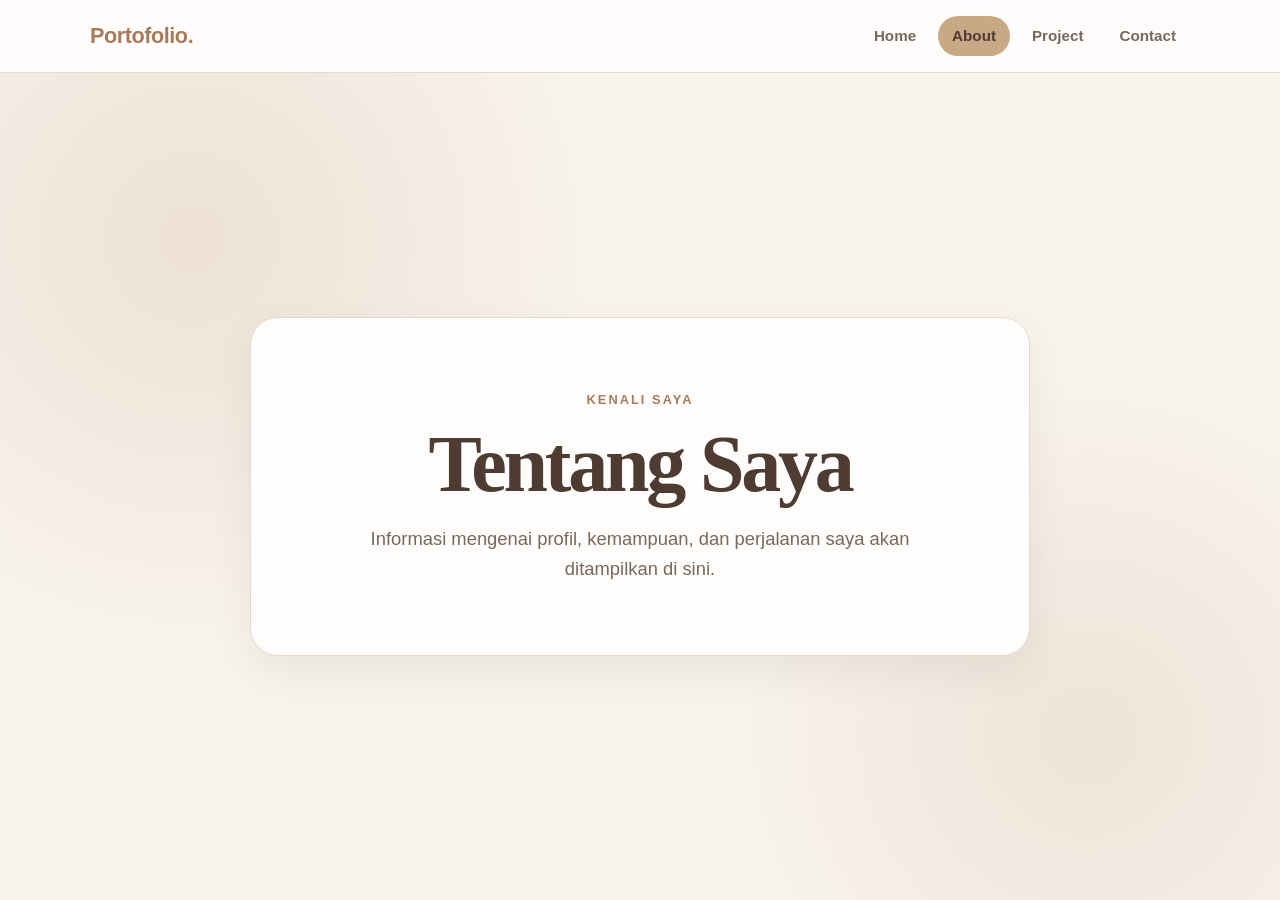
==== about.html @ 6a03597d "desain awal" ====
<!DOCTYPE html>
<html lang="id">
<head>
    <meta charset="UTF-8">
    <meta name="viewport" content="width=device-width, initial-scale=1.0">
    <title>About | Portofolio Saya</title>
    <link rel="stylesheet" href="css/style.css">
</head>
<body>
    <header class="site-header">
        <nav class="navbar container" aria-label="Navigasi utama">
            <a class="brand" href="index.html">Portofolio.</a>
            <ul class="nav-links">
                <li><a href="index.html">Home</a></li>
                <li><a class="active" href="about.html" aria-current="page">About</a></li>
                <li><a href="project.html">Project</a></li>
                <li><a href="contact.html">Contact</a></li>
            </ul>
        </nav>
    </header>

    <main>
        <section class="page-intro">
            <div class="intro-content container">
                <p class="eyebrow">Kenali saya</p>
                <h1>Tentang Saya</h1>
                <p class="lead">Informasi mengenai profil, kemampuan, dan perjalanan saya akan ditampilkan di sini.</p>
            </div>
        </section>
    </main>
</body>
</html>
---- css/style.css ----
:root {
    --background: #f8f3ed;
    --surface: #fffdfc;
    --latte: #c9a985;
    --latte-dark: #a67c5b;
    --espresso: #4e3b31;
    --text-muted: #79675c;
    --border: #e7d8c9;
    --shadow: 0 16px 40px rgba(78, 59, 49, 0.08);
}

* {
    box-sizing: border-box;
    margin: 0;
    padding: 0;
}

html {
    scroll-behavior: smooth;
}

body {
    min-height: 100vh;
    background: var(--background);
    color: var(--espresso);
    font-family: "Segoe UI", Arial, sans-serif;
    line-height: 1.6;
}

a {
    color: inherit;
    text-decoration: none;
}

.container {
    width: min(1100px, calc(100% - 40px));
    margin-inline: auto;
}

.site-header {
    position: sticky;
    top: 0;
    z-index: 10;
    background: rgba(255, 253, 252, 0.92);
    border-bottom: 1px solid var(--border);
    backdrop-filter: blur(12px);
}

.navbar {
    min-height: 72px;
    display: flex;
    align-items: center;
    justify-content: space-between;
    gap: 24px;
}

.brand {
    color: var(--latte-dark);
    font-size: 1.35rem;
    font-weight: 700;
    letter-spacing: -0.02em;
}

.nav-links {
    display: flex;
    align-items: center;
    gap: 8px;
    list-style: none;
}

.nav-links a {
    display: block;
    padding: 8px 14px;
    border-radius: 999px;
    color: var(--text-muted);
    font-size: 0.95rem;
    font-weight: 600;
    transition: background-color 0.2s ease, color 0.2s ease;
}

.nav-links a:hover,
.nav-links a:focus-visible {
    background: var(--border);
    color: var(--espresso);
    outline: none;
}

.nav-links a.active {
    background: var(--latte);
    color: var(--espresso);
}

.page-intro {
    min-height: calc(100vh - 73px);
    display: grid;
    place-items: center;
    padding-block: 80px;
    background:
        radial-gradient(circle at 15% 20%, rgba(201, 169, 133, 0.24), transparent 32%),
        radial-gradient(circle at 85% 80%, rgba(231, 216, 201, 0.6), transparent 28%);
}

.intro-content {
    max-width: 780px;
    padding: clamp(40px, 7vw, 72px);
    text-align: center;
    background: var(--surface);
    border: 1px solid var(--border);
    border-radius: 28px;
    box-shadow: var(--shadow);
}

.eyebrow {
    margin-bottom: 12px;
    color: var(--latte-dark);
    font-size: 0.8rem;
    font-weight: 700;
    letter-spacing: 0.16em;
    text-transform: uppercase;
}

h1 {
    margin-bottom: 18px;
    font-family: Georgia, "Times New Roman", serif;
    font-size: clamp(2.5rem, 7vw, 5rem);
    line-height: 1.05;
    letter-spacing: -0.04em;
}

.lead {
    max-width: 580px;
    margin-inline: auto;
    color: var(--text-muted);
    font-size: clamp(1rem, 2vw, 1.15rem);
}

.button {
    display: inline-block;
    padding: 11px 20px;
    background: var(--latte);
    color: var(--espresso);
    border: 1px solid var(--latte);
    border-radius: 999px;
    font-weight: 700;
    transition: background-color 0.2s ease, border-color 0.2s ease;
}

.button:hover,
.button:focus-visible {
    background: var(--latte-dark);
    border-color: var(--latte-dark);
    color: var(--surface);
    outline: none;
}

.card {
    background: var(--surface);
    border: 1px solid var(--border);
    border-radius: 20px;
    box-shadow: var(--shadow);
}

@media (max-width: 640px) {
    .navbar {
        padding-block: 14px;
        flex-direction: column;
        gap: 10px;
    }

    .nav-links {
        width: 100%;
        justify-content: center;
        flex-wrap: wrap;
        gap: 4px;
    }

    .nav-links a {
        padding: 6px 10px;
        font-size: 0.85rem;
    }

    .page-intro {
        min-height: calc(100vh - 123px);
        padding-block: 48px;
    }

    .intro-content {
        border-radius: 22px;
    }
}
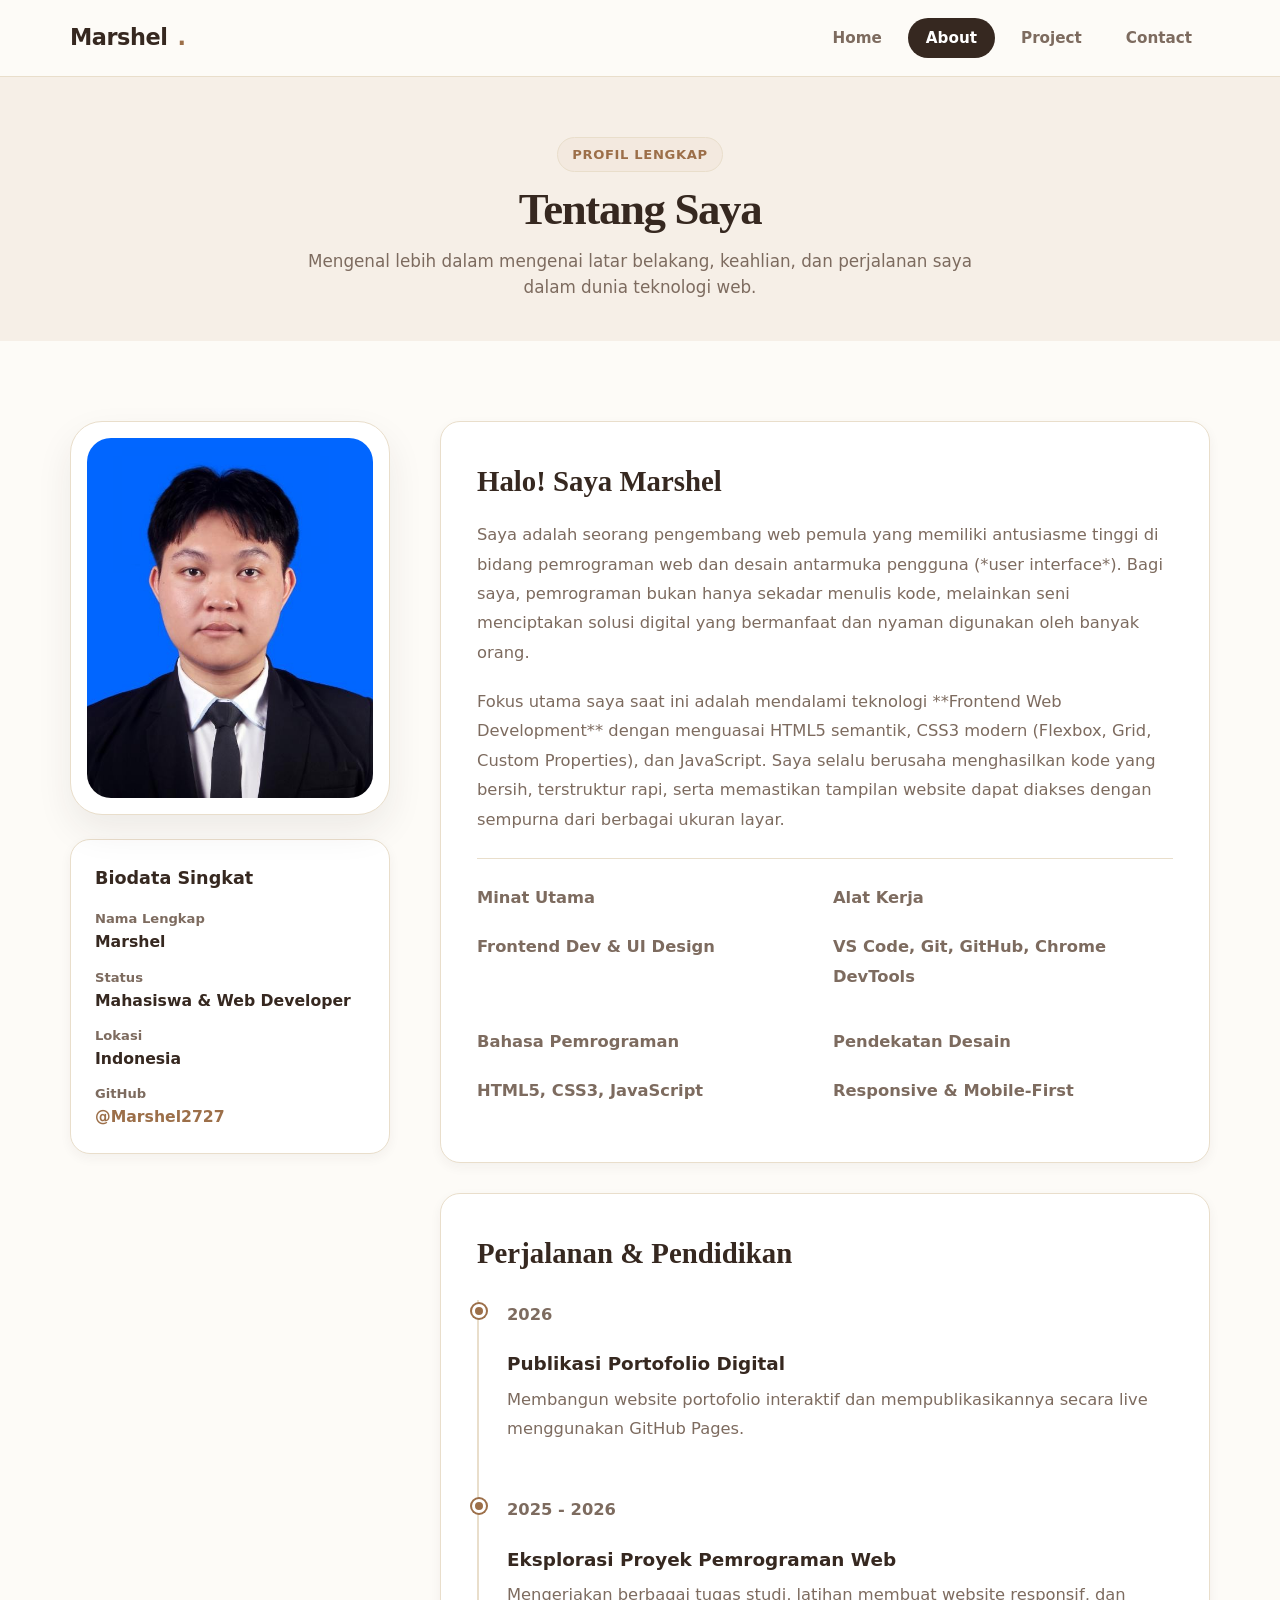
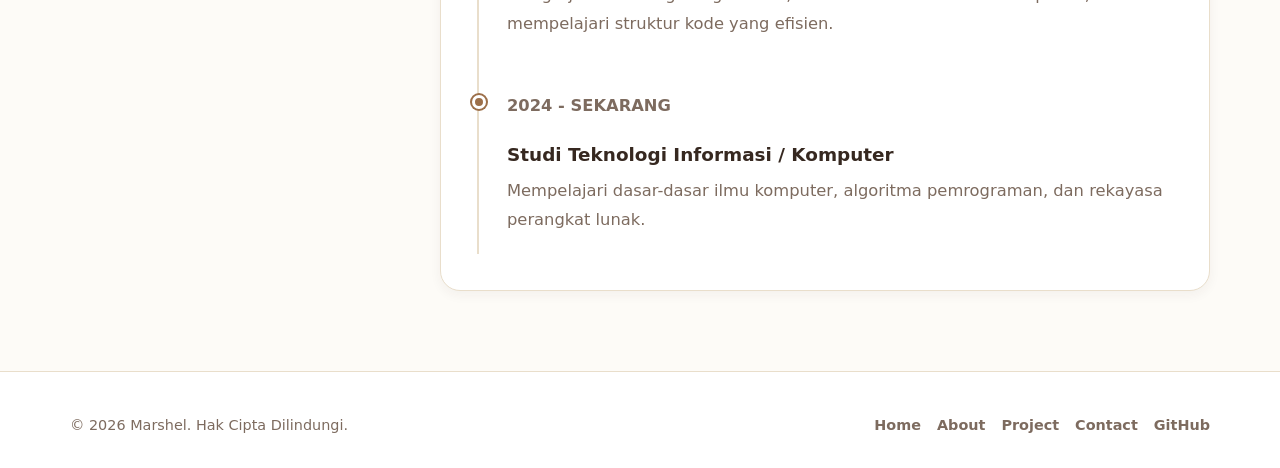
==== commit b48e2f86: "Update konten lengkap portofolio Marshel dengan foto profil dan desain responsif" ====
--- a/about.html
+++ b/about.html
@@ -1,15 +1,18 @@
-<!DOCTYPE html>
+﻿<!DOCTYPE html>
 <html lang="id">
 <head>
     <meta charset="UTF-8">
     <meta name="viewport" content="width=device-width, initial-scale=1.0">
-    <title>About | Portofolio Saya</title>
+    <title>About | Marshel Web Developer</title>
     <link rel="stylesheet" href="css/style.css">
 </head>
 <body>
+    <!-- Header & Navigasi -->
     <header class="site-header">
         <nav class="navbar container" aria-label="Navigasi utama">
-            <a class="brand" href="index.html">Portofolio.</a>
+            <a class="brand" href="index.html">
+                Marshel<span class="brand-dot">.</span>
+            </a>
             <ul class="nav-links">
                 <li><a href="index.html">Home</a></li>
                 <li><a class="active" href="about.html" aria-current="page">About</a></li>
@@ -20,13 +23,119 @@
     </header>
 
     <main>
-        <section class="page-intro">
-            <div class="intro-content container">
-                <p class="eyebrow">Kenali saya</p>
-                <h1>Tentang Saya</h1>
-                <p class="lead">Informasi mengenai profil, kemampuan, dan perjalanan saya akan ditampilkan di sini.</p>
+        <!-- Page Header -->
+        <section class="section section-alt" style="padding-block: 60px 40px;">
+            <div class="container section-header" style="margin-bottom: 0;">
+                <div class="badge" style="margin-bottom: 12px;">Profil Lengkap</div>
+                <h1 class="section-title">Tentang Saya</h1>
+                <p class="section-desc">Mengenal lebih dalam mengenai latar belakang, keahlian, dan perjalanan saya dalam dunia teknologi web.</p>
+            </div>
+        </section>
+
+        <!-- About Content Section -->
+        <section class="section">
+            <div class="container about-hero">
+                <!-- Sisi Kiri: Foto Profil & Info Cepat -->
+                <div>
+                    <div class="profile-card" style="margin-bottom: 24px;">
+                        <img src="assets/images/profile.png" alt="Foto Marshel" class="profile-img" style="width: 100%; height: 360px;">
+                    </div>
+
+                    <div class="stat-card" style="text-align: left; padding: 24px;">
+                        <h4 style="font-size: 1.1rem; margin-bottom: 16px; color: var(--espresso);">Biodata Singkat</h4>
+                        <div style="display: flex; flex-direction: column; gap: 12px;">
+                            <div>
+                                <p class="info-item-label">Nama Lengkap</p>
+                                <p class="info-item-value">Marshel</p>
+                            </div>
+                            <div>
+                                <p class="info-item-label">Status</p>
+                                <p class="info-item-value">Mahasiswa & Web Developer</p>
+                            </div>
+                            <div>
+                                <p class="info-item-label">Lokasi</p>
+                                <p class="info-item-value">Indonesia</p>
+                            </div>
+                            <div>
+                                <p class="info-item-label">GitHub</p>
+                                <p class="info-item-value"><a href="https://github.com/Marshel2727" target="_blank" style="color: var(--latte-dark);">@Marshel2727</a></p>
+                            </div>
+                        </div>
+                    </div>
+                </div>
+
+                <!-- Sisi Kanan: Bio & Perjalanan -->
+                <div style="display: flex; flex-direction: column; gap: 30px;">
+                    <div class="about-bio-card">
+                        <h2>Halo! Saya Marshel</h2>
+                        <p>
+                            Saya adalah seorang pengembang web pemula yang memiliki antusiasme tinggi di bidang pemrograman web dan desain antarmuka pengguna (*user interface*). Bagi saya, pemrograman bukan hanya sekadar menulis kode, melainkan seni menciptakan solusi digital yang bermanfaat dan nyaman digunakan oleh banyak orang.
+                        </p>
+                        <p>
+                            Fokus utama saya saat ini adalah mendalami teknologi **Frontend Web Development** dengan menguasai HTML5 semantik, CSS3 modern (Flexbox, Grid, Custom Properties), dan JavaScript. Saya selalu berusaha menghasilkan kode yang bersih, terstruktur rapi, serta memastikan tampilan website dapat diakses dengan sempurna dari berbagai ukuran layar.
+                        </p>
+
+                        <div class="info-list">
+                            <div>
+                                <p class="info-item-label">Minat Utama</p>
+                                <p class="info-item-value">Frontend Dev & UI Design</p>
+                            </div>
+                            <div>
+                                <p class="info-item-label">Alat Kerja</p>
+                                <p class="info-item-value">VS Code, Git, GitHub, Chrome DevTools</p>
+                            </div>
+                            <div>
+                                <p class="info-item-label">Bahasa Pemrograman</p>
+                                <p class="info-item-value">HTML5, CSS3, JavaScript</p>
+                            </div>
+                            <div>
+                                <p class="info-item-label">Pendekatan Desain</p>
+                                <p class="info-item-value">Responsive & Mobile-First</p>
+                            </div>
+                        </div>
+                    </div>
+
+                    <!-- Riwayat Pendidikan & Perjalanan -->
+                    <div class="about-bio-card">
+                        <h2>Perjalanan & Pendidikan</h2>
+                        <div class="timeline" style="margin-top: 24px;">
+                            <div class="timeline-item">
+                                <div class="timeline-dot"></div>
+                                <p class="timeline-date">2026</p>
+                                <h3 class="timeline-title">Publikasi Portofolio Digital</h3>
+                                <p class="timeline-desc">Membangun website portofolio interaktif dan mempublikasikannya secara live menggunakan GitHub Pages.</p>
+                            </div>
+                            <div class="timeline-item">
+                                <div class="timeline-dot"></div>
+                                <p class="timeline-date">2025 - 2026</p>
+                                <h3 class="timeline-title">Eksplorasi Proyek Pemrograman Web</h3>
+                                <p class="timeline-desc">Mengerjakan berbagai tugas studi, latihan membuat website responsif, dan mempelajari struktur kode yang efisien.</p>
+                            </div>
+                            <div class="timeline-item">
+                                <div class="timeline-dot"></div>
+                                <p class="timeline-date">2024 - Sekarang</p>
+                                <h3 class="timeline-title">Studi Teknologi Informasi / Komputer</h3>
+                                <p class="timeline-desc">Mempelajari dasar-dasar ilmu komputer, algoritma pemrograman, dan rekayasa perangkat lunak.</p>
+                            </div>
+                        </div>
+                    </div>
+                </div>
             </div>
         </section>
     </main>
+
+    <!-- Footer -->
+    <footer class="site-footer">
+        <div class="container footer-content">
+            <p class="footer-text">© 2026 Marshel. Hak Cipta Dilindungi.</p>
+            <ul class="footer-links">
+                <li><a href="index.html">Home</a></li>
+                <li><a href="about.html">About</a></li>
+                <li><a href="project.html">Project</a></li>
+                <li><a href="contact.html">Contact</a></li>
+                <li><a href="https://github.com/Marshel2727" target="_blank" rel="noopener noreferrer">GitHub</a></li>
+            </ul>
+        </div>
+    </footer>
 </body>
 </html>
--- a/css/style.css
+++ b/css/style.css
@@ -1,12 +1,21 @@
-:root {
-    --background: #f8f3ed;
-    --surface: #fffdfc;
-    --latte: #c9a985;
-    --latte-dark: #a67c5b;
-    --espresso: #4e3b31;
-    --text-muted: #79675c;
-    --border: #e7d8c9;
-    --shadow: 0 16px 40px rgba(78, 59, 49, 0.08);
+﻿:root {
+    --background: #fdfbf7;
+    --surface: #ffffff;
+    --surface-alt: #f6efe7;
+    --latte: #d4b595;
+    --latte-light: #f3e9df;
+    --latte-dark: #9c6f49;
+    --espresso: #362820;
+    --espresso-light: #564438;
+    --text-muted: #7d6b5f;
+    --border: #e9decb;
+    --accent: #2563eb;
+    --shadow-sm: 0 4px 12px rgba(54, 40, 32, 0.05);
+    --shadow: 0 16px 36px rgba(54, 40, 32, 0.08);
+    --shadow-hover: 0 20px 45px rgba(54, 40, 32, 0.14);
+    --radius-sm: 12px;
+    --radius: 20px;
+    --radius-lg: 32px;
 }
 
 * {
@@ -23,8 +32,10 @@
     min-height: 100vh;
     background: var(--background);
     color: var(--espresso);
-    font-family: "Segoe UI", Arial, sans-serif;
+    font-family: "Segoe UI", system-ui, -apple-system, BlinkMacSystemFont, Roboto, sans-serif;
     line-height: 1.6;
+    display: flex;
+    flex-direction: column;
 }
 
 a {
@@ -33,21 +44,25 @@
 }
 
 .container {
-    width: min(1100px, calc(100% - 40px));
+    width: min(1140px, calc(100% - 48px));
     margin-inline: auto;
 }
 
+/* ==========================================================================
+   Header & Navigation
+   ========================================================================== */
 .site-header {
     position: sticky;
     top: 0;
-    z-index: 10;
-    background: rgba(255, 253, 252, 0.92);
+    z-index: 100;
+    background: rgba(253, 251, 247, 0.92);
     border-bottom: 1px solid var(--border);
-    backdrop-filter: blur(12px);
+    backdrop-filter: blur(14px);
+    -webkit-backdrop-filter: blur(14px);
 }
 
 .navbar {
-    min-height: 72px;
+    min-height: 76px;
     display: flex;
     align-items: center;
     justify-content: space-between;
@@ -55,10 +70,17 @@
 }
 
 .brand {
-    color: var(--latte-dark);
-    font-size: 1.35rem;
-    font-weight: 700;
+    display: flex;
+    align-items: center;
+    gap: 10px;
+    color: var(--espresso);
+    font-size: 1.4rem;
+    font-weight: 800;
     letter-spacing: -0.02em;
+}
+
+.brand-dot {
+    color: var(--latte-dark);
 }
 
 .nav-links {
@@ -70,121 +92,708 @@
 
 .nav-links a {
     display: block;
-    padding: 8px 14px;
+    padding: 8px 18px;
     border-radius: 999px;
     color: var(--text-muted);
     font-size: 0.95rem;
     font-weight: 600;
-    transition: background-color 0.2s ease, color 0.2s ease;
+    transition: all 0.25s ease;
 }
 
 .nav-links a:hover,
 .nav-links a:focus-visible {
-    background: var(--border);
-    color: var(--espresso);
-    outline: none;
+    background: var(--latte-light);
+    color: var(--espresso);
 }
 
 .nav-links a.active {
-    background: var(--latte);
-    color: var(--espresso);
-}
-
-.page-intro {
-    min-height: calc(100vh - 73px);
+    background: var(--espresso);
+    color: #ffffff;
+}
+
+/* ==========================================================================
+   Buttons & Tags
+   ========================================================================== */
+.button {
+    display: inline-flex;
+    align-items: center;
+    justify-content: center;
+    gap: 8px;
+    padding: 12px 24px;
+    background: var(--espresso);
+    color: #ffffff;
+    border: 1px solid var(--espresso);
+    border-radius: 999px;
+    font-weight: 600;
+    font-size: 0.95rem;
+    cursor: pointer;
+    transition: all 0.25s ease;
+}
+
+.button:hover {
+    background: var(--latte-dark);
+    border-color: var(--latte-dark);
+    color: #ffffff;
+    transform: translateY(-2px);
+    box-shadow: 0 8px 20px rgba(156, 111, 73, 0.25);
+}
+
+.button-outline {
+    background: transparent;
+    color: var(--espresso);
+    border: 1.5px solid var(--border);
+}
+
+.button-outline:hover {
+    background: var(--surface-alt);
+    border-color: var(--latte-dark);
+    color: var(--latte-dark);
+    box-shadow: none;
+}
+
+.badge {
+    display: inline-flex;
+    align-items: center;
+    gap: 6px;
+    padding: 6px 14px;
+    background: var(--latte-light);
+    color: var(--latte-dark);
+    border: 1px solid var(--border);
+    border-radius: 999px;
+    font-size: 0.82rem;
+    font-weight: 700;
+    letter-spacing: 0.05em;
+    text-transform: uppercase;
+}
+
+.badge-dot {
+    width: 8px;
+    height: 8px;
+    background: #10b981;
+    border-radius: 50%;
+    display: inline-block;
+}
+
+.tag {
+    display: inline-block;
+    padding: 4px 12px;
+    background: var(--surface-alt);
+    color: var(--espresso-light);
+    border-radius: 6px;
+    font-size: 0.8rem;
+    font-weight: 600;
+}
+
+/* ==========================================================================
+   Typography & Sections
+   ========================================================================== */
+.section {
+    padding-block: 80px;
+}
+
+.section-alt {
+    background: var(--surface-alt);
+}
+
+.section-header {
+    text-align: center;
+    max-width: 680px;
+    margin-inline: auto;
+    margin-bottom: 50px;
+}
+
+.section-title {
+    font-family: Georgia, "Times New Roman", serif;
+    font-size: clamp(2rem, 5vw, 2.8rem);
+    letter-spacing: -0.03em;
+    line-height: 1.15;
+    margin-bottom: 12px;
+    color: var(--espresso);
+}
+
+.section-desc {
+    color: var(--text-muted);
+    font-size: 1.05rem;
+}
+
+/* ==========================================================================
+   Hero Section
+   ========================================================================== */
+.hero {
+    padding-block: 80px 100px;
+    background:
+        radial-gradient(circle at 10% 20%, rgba(212, 181, 149, 0.3), transparent 40%),
+        radial-gradient(circle at 90% 80%, rgba(243, 233, 223, 0.8), transparent 45%);
+}
+
+.hero-grid {
     display: grid;
-    place-items: center;
-    padding-block: 80px;
-    background:
-        radial-gradient(circle at 15% 20%, rgba(201, 169, 133, 0.24), transparent 32%),
-        radial-gradient(circle at 85% 80%, rgba(231, 216, 201, 0.6), transparent 28%);
-}
-
-.intro-content {
-    max-width: 780px;
-    padding: clamp(40px, 7vw, 72px);
-    text-align: center;
+    grid-template-columns: 1.2fr 0.8fr;
+    align-items: center;
+    gap: 60px;
+}
+
+.hero-content {
+    display: flex;
+    flex-direction: column;
+    gap: 20px;
+}
+
+.hero-title {
+    font-family: Georgia, "Times New Roman", serif;
+    font-size: clamp(2.6rem, 6vw, 4.2rem);
+    line-height: 1.1;
+    letter-spacing: -0.04em;
+    color: var(--espresso);
+}
+
+.hero-title span {
+    color: var(--latte-dark);
+}
+
+.hero-subtitle {
+    font-size: 1.2rem;
+    font-weight: 600;
+    color: var(--espresso-light);
+}
+
+.hero-description {
+    color: var(--text-muted);
+    font-size: 1.05rem;
+    line-height: 1.7;
+    max-width: 540px;
+}
+
+.hero-actions {
+    display: flex;
+    flex-wrap: wrap;
+    gap: 14px;
+    margin-top: 10px;
+}
+
+.hero-image-wrapper {
+    display: flex;
+    justify-content: center;
+    position: relative;
+}
+
+.profile-card {
+    position: relative;
+    padding: 16px;
     background: var(--surface);
     border: 1px solid var(--border);
-    border-radius: 28px;
+    border-radius: var(--radius-lg);
     box-shadow: var(--shadow);
-}
-
-.eyebrow {
-    margin-bottom: 12px;
-    color: var(--latte-dark);
-    font-size: 0.8rem;
-    font-weight: 700;
-    letter-spacing: 0.16em;
-    text-transform: uppercase;
-}
-
-h1 {
-    margin-bottom: 18px;
-    font-family: Georgia, "Times New Roman", serif;
-    font-size: clamp(2.5rem, 7vw, 5rem);
-    line-height: 1.05;
-    letter-spacing: -0.04em;
-}
-
-.lead {
-    max-width: 580px;
-    margin-inline: auto;
-    color: var(--text-muted);
-    font-size: clamp(1rem, 2vw, 1.15rem);
-}
-
-.button {
-    display: inline-block;
-    padding: 11px 20px;
-    background: var(--latte);
-    color: var(--espresso);
-    border: 1px solid var(--latte);
-    border-radius: 999px;
-    font-weight: 700;
-    transition: background-color 0.2s ease, border-color 0.2s ease;
-}
-
-.button:hover,
-.button:focus-visible {
-    background: var(--latte-dark);
-    border-color: var(--latte-dark);
-    color: var(--surface);
-    outline: none;
-}
-
-.card {
+    transition: transform 0.3s ease;
+}
+
+.profile-card:hover {
+    transform: translateY(-6px);
+}
+
+.profile-img {
+    width: 280px;
+    height: 340px;
+    object-fit: cover;
+    border-radius: 24px;
+    display: block;
+}
+
+.profile-floating-badge {
+    position: absolute;
+    bottom: -15px;
+    right: -15px;
+    background: var(--surface);
+    padding: 12px 18px;
+    border-radius: var(--radius);
+    border: 1px solid var(--border);
+    box-shadow: var(--shadow);
+    display: flex;
+    align-items: center;
+    gap: 10px;
+}
+
+.floating-icon {
+    font-size: 1.4rem;
+}
+
+.floating-text-title {
+    font-size: 0.78rem;
+    color: var(--text-muted);
+    font-weight: 600;
+}
+
+.floating-text-desc {
+    font-size: 0.95rem;
+    font-weight: 700;
+    color: var(--espresso);
+}
+
+/* ==========================================================================
+   Stats Section
+   ========================================================================== */
+.stats-grid {
+    display: grid;
+    grid-template-columns: repeat(auto-fit, minmax(220px, 1fr));
+    gap: 24px;
+    margin-top: -40px;
+    position: relative;
+    z-index: 10;
+}
+
+.stat-card {
+    background: var(--surface);
+    padding: 28px;
+    border-radius: var(--radius);
+    border: 1px solid var(--border);
+    box-shadow: var(--shadow-sm);
+    text-align: center;
+    transition: all 0.3s ease;
+}
+
+.stat-card:hover {
+    transform: translateY(-4px);
+    box-shadow: var(--shadow);
+}
+
+.stat-number {
+    font-family: Georgia, serif;
+    font-size: 2.5rem;
+    font-weight: 700;
+    color: var(--latte-dark);
+    margin-bottom: 4px;
+}
+
+.stat-label {
+    font-size: 0.95rem;
+    color: var(--text-muted);
+    font-weight: 600;
+}
+
+/* ==========================================================================
+   Project Cards & Grid
+   ========================================================================== */
+.projects-grid {
+    display: grid;
+    grid-template-columns: repeat(auto-fill, minmax(320px, 1fr));
+    gap: 30px;
+}
+
+.project-card {
     background: var(--surface);
     border: 1px solid var(--border);
-    border-radius: 20px;
-    box-shadow: var(--shadow);
+    border-radius: var(--radius);
+    overflow: hidden;
+    box-shadow: var(--shadow-sm);
+    display: flex;
+    flex-direction: column;
+    transition: all 0.3s ease;
+}
+
+.project-card:hover {
+    transform: translateY(-6px);
+    box-shadow: var(--shadow-hover);
+}
+
+.project-banner {
+    height: 190px;
+    background: linear-gradient(135deg, #e8dacb 0%, #d4b595 100%);
+    display: flex;
+    align-items: center;
+    justify-content: center;
+    font-size: 3rem;
+    color: var(--espresso);
+    position: relative;
+}
+
+.project-body {
+    padding: 24px;
+    display: flex;
+    flex-direction: column;
+    flex-grow: 1;
+}
+
+.project-tags {
+    display: flex;
+    flex-wrap: wrap;
+    gap: 6px;
+    margin-bottom: 12px;
+}
+
+.project-title {
+    font-size: 1.25rem;
+    font-weight: 700;
+    margin-bottom: 10px;
+    color: var(--espresso);
+}
+
+.project-desc {
+    color: var(--text-muted);
+    font-size: 0.92rem;
+    line-height: 1.6;
+    margin-bottom: 20px;
+    flex-grow: 1;
+}
+
+.project-footer {
+    display: flex;
+    align-items: center;
+    justify-content: space-between;
+    padding-top: 16px;
+    border-top: 1px solid var(--border);
+}
+
+.project-link {
+    font-size: 0.9rem;
+    font-weight: 700;
+    color: var(--latte-dark);
+    display: inline-flex;
+    align-items: center;
+    gap: 4px;
+    transition: gap 0.2s ease;
+}
+
+.project-link:hover {
+    color: var(--espresso);
+    gap: 8px;
+}
+
+/* ==========================================================================
+   Skills Grid
+   ========================================================================== */
+.skills-grid {
+    display: grid;
+    grid-template-columns: repeat(auto-fill, minmax(240px, 1fr));
+    gap: 20px;
+}
+
+.skill-card {
+    background: var(--surface);
+    padding: 24px;
+    border: 1px solid var(--border);
+    border-radius: var(--radius-sm);
+    box-shadow: var(--shadow-sm);
+    display: flex;
+    align-items: flex-start;
+    gap: 16px;
+    transition: all 0.25s ease;
+}
+
+.skill-card:hover {
+    border-color: var(--latte-dark);
+    transform: translateY(-3px);
+}
+
+.skill-icon {
+    width: 44px;
+    height: 44px;
+    border-radius: 12px;
+    background: var(--latte-light);
+    display: flex;
+    align-items: center;
+    justify-content: center;
+    font-size: 1.4rem;
+    flex-shrink: 0;
+}
+
+.skill-info h4 {
+    font-size: 1.05rem;
+    font-weight: 700;
+    margin-bottom: 4px;
+}
+
+.skill-info p {
+    font-size: 0.85rem;
+    color: var(--text-muted);
+}
+
+/* ==========================================================================
+   About Page Components
+   ========================================================================== */
+.about-hero {
+    display: grid;
+    grid-template-columns: 320px 1fr;
+    gap: 50px;
+    align-items: start;
+}
+
+.about-bio-card {
+    background: var(--surface);
+    padding: 36px;
+    border-radius: var(--radius);
+    border: 1px solid var(--border);
+    box-shadow: var(--shadow-sm);
+}
+
+.about-bio-card h2 {
+    font-family: Georgia, serif;
+    font-size: 1.8rem;
+    margin-bottom: 16px;
+    color: var(--espresso);
+}
+
+.about-bio-card p {
+    color: var(--text-muted);
+    font-size: 1.02rem;
+    line-height: 1.8;
+    margin-bottom: 20px;
+}
+
+.info-list {
+    list-style: none;
+    display: grid;
+    grid-template-columns: 1fr 1fr;
+    gap: 16px;
+    margin-top: 24px;
+    padding-top: 24px;
+    border-top: 1px solid var(--border);
+}
+
+.info-item-label {
+    font-size: 0.82rem;
+    color: var(--text-muted);
+    font-weight: 600;
+}
+
+.info-item-value {
+    font-size: 0.98rem;
+    font-weight: 700;
+    color: var(--espresso);
+}
+
+.timeline {
+    position: relative;
+    padding-left: 28px;
+    border-left: 2px solid var(--border);
+    display: flex;
+    flex-direction: column;
+    gap: 32px;
+}
+
+.timeline-item {
+    position: relative;
+}
+
+.timeline-dot {
+    position: absolute;
+    left: -35px;
+    top: 4px;
+    width: 14px;
+    height: 14px;
+    background: var(--latte-dark);
+    border: 3px solid var(--surface);
+    border-radius: 50%;
+    box-shadow: 0 0 0 2px var(--latte-dark);
+}
+
+.timeline-date {
+    font-size: 0.82rem;
+    font-weight: 700;
+    color: var(--latte-dark);
+    text-transform: uppercase;
+    margin-bottom: 4px;
+}
+
+.timeline-title {
+    font-size: 1.15rem;
+    font-weight: 700;
+    margin-bottom: 6px;
+}
+
+.timeline-desc {
+    color: var(--text-muted);
+    font-size: 0.92rem;
+    line-height: 1.6;
+}
+
+/* ==========================================================================
+   Contact Page Components
+   ========================================================================== */
+.contact-grid {
+    display: grid;
+    grid-template-columns: 1fr 1.3fr;
+    gap: 40px;
+}
+
+.contact-card {
+    background: var(--surface);
+    padding: 36px;
+    border-radius: var(--radius);
+    border: 1px solid var(--border);
+    box-shadow: var(--shadow-sm);
+}
+
+.contact-info-list {
+    list-style: none;
+    display: flex;
+    flex-direction: column;
+    gap: 24px;
+    margin-top: 28px;
+}
+
+.contact-info-item {
+    display: flex;
+    align-items: center;
+    gap: 16px;
+}
+
+.contact-info-icon {
+    width: 48px;
+    height: 48px;
+    border-radius: 14px;
+    background: var(--latte-light);
+    display: flex;
+    align-items: center;
+    justify-content: center;
+    font-size: 1.3rem;
+    color: var(--latte-dark);
+    flex-shrink: 0;
+}
+
+.contact-info-title {
+    font-size: 0.82rem;
+    color: var(--text-muted);
+    font-weight: 600;
+}
+
+.contact-info-value {
+    font-size: 1rem;
+    font-weight: 700;
+    color: var(--espresso);
+}
+
+.form-group {
+    margin-bottom: 20px;
+}
+
+.form-label {
+    display: block;
+    font-size: 0.9rem;
+    font-weight: 600;
+    margin-bottom: 8px;
+    color: var(--espresso);
+}
+
+.form-input,
+.form-textarea {
+    width: 100%;
+    padding: 12px 16px;
+    border: 1.5px solid var(--border);
+    border-radius: var(--radius-sm);
+    background: var(--surface-alt);
+    font-family: inherit;
+    font-size: 0.95rem;
+    color: var(--espresso);
+    transition: border-color 0.2s ease, background-color 0.2s ease;
+}
+
+.form-input:focus,
+.form-textarea:focus {
+    outline: none;
+    border-color: var(--latte-dark);
+    background: #ffffff;
+    box-shadow: 0 0 0 3px rgba(212, 181, 149, 0.3);
+}
+
+.form-textarea {
+    min-height: 130px;
+    resize: vertical;
+}
+
+/* ==========================================================================
+   Footer
+   ========================================================================== */
+.site-footer {
+    margin-top: auto;
+    background: var(--surface);
+    border-top: 1px solid var(--border);
+    padding-block: 40px 30px;
+}
+
+.footer-content {
+    display: flex;
+    align-items: center;
+    justify-content: space-between;
+    flex-wrap: wrap;
+    gap: 20px;
+}
+
+.footer-text {
+    color: var(--text-muted);
+    font-size: 0.9rem;
+}
+
+.footer-links {
+    display: flex;
+    align-items: center;
+    gap: 16px;
+    list-style: none;
+}
+
+.footer-links a {
+    color: var(--text-muted);
+    font-size: 0.9rem;
+    font-weight: 600;
+    transition: color 0.2s ease;
+}
+
+.footer-links a:hover {
+    color: var(--latte-dark);
+}
+
+/* ==========================================================================
+   Responsive Breakpoints
+   ========================================================================== */
+@media (max-width: 900px) {
+    .hero-grid {
+        grid-template-columns: 1fr;
+        text-align: center;
+        gap: 40px;
+    }
+
+    .hero-content {
+        align-items: center;
+    }
+
+    .hero-actions {
+        justify-content: center;
+    }
+
+    .about-hero {
+        grid-template-columns: 1fr;
+        justify-items: center;
+    }
+
+    .contact-grid {
+        grid-template-columns: 1fr;
+    }
 }
 
 @media (max-width: 640px) {
     .navbar {
         padding-block: 14px;
         flex-direction: column;
-        gap: 10px;
+        gap: 12px;
     }
 
     .nav-links {
         width: 100%;
         justify-content: center;
         flex-wrap: wrap;
-        gap: 4px;
+        gap: 6px;
     }
 
     .nav-links a {
-        padding: 6px 10px;
+        padding: 6px 12px;
         font-size: 0.85rem;
     }
 
-    .page-intro {
-        min-height: calc(100vh - 123px);
-        padding-block: 48px;
-    }
-
-    .intro-content {
-        border-radius: 22px;
-    }
-}
+    .info-list {
+        grid-template-columns: 1fr;
+    }
+
+    .footer-content {
+        flex-direction: column;
+        text-align: center;
+    }
+}
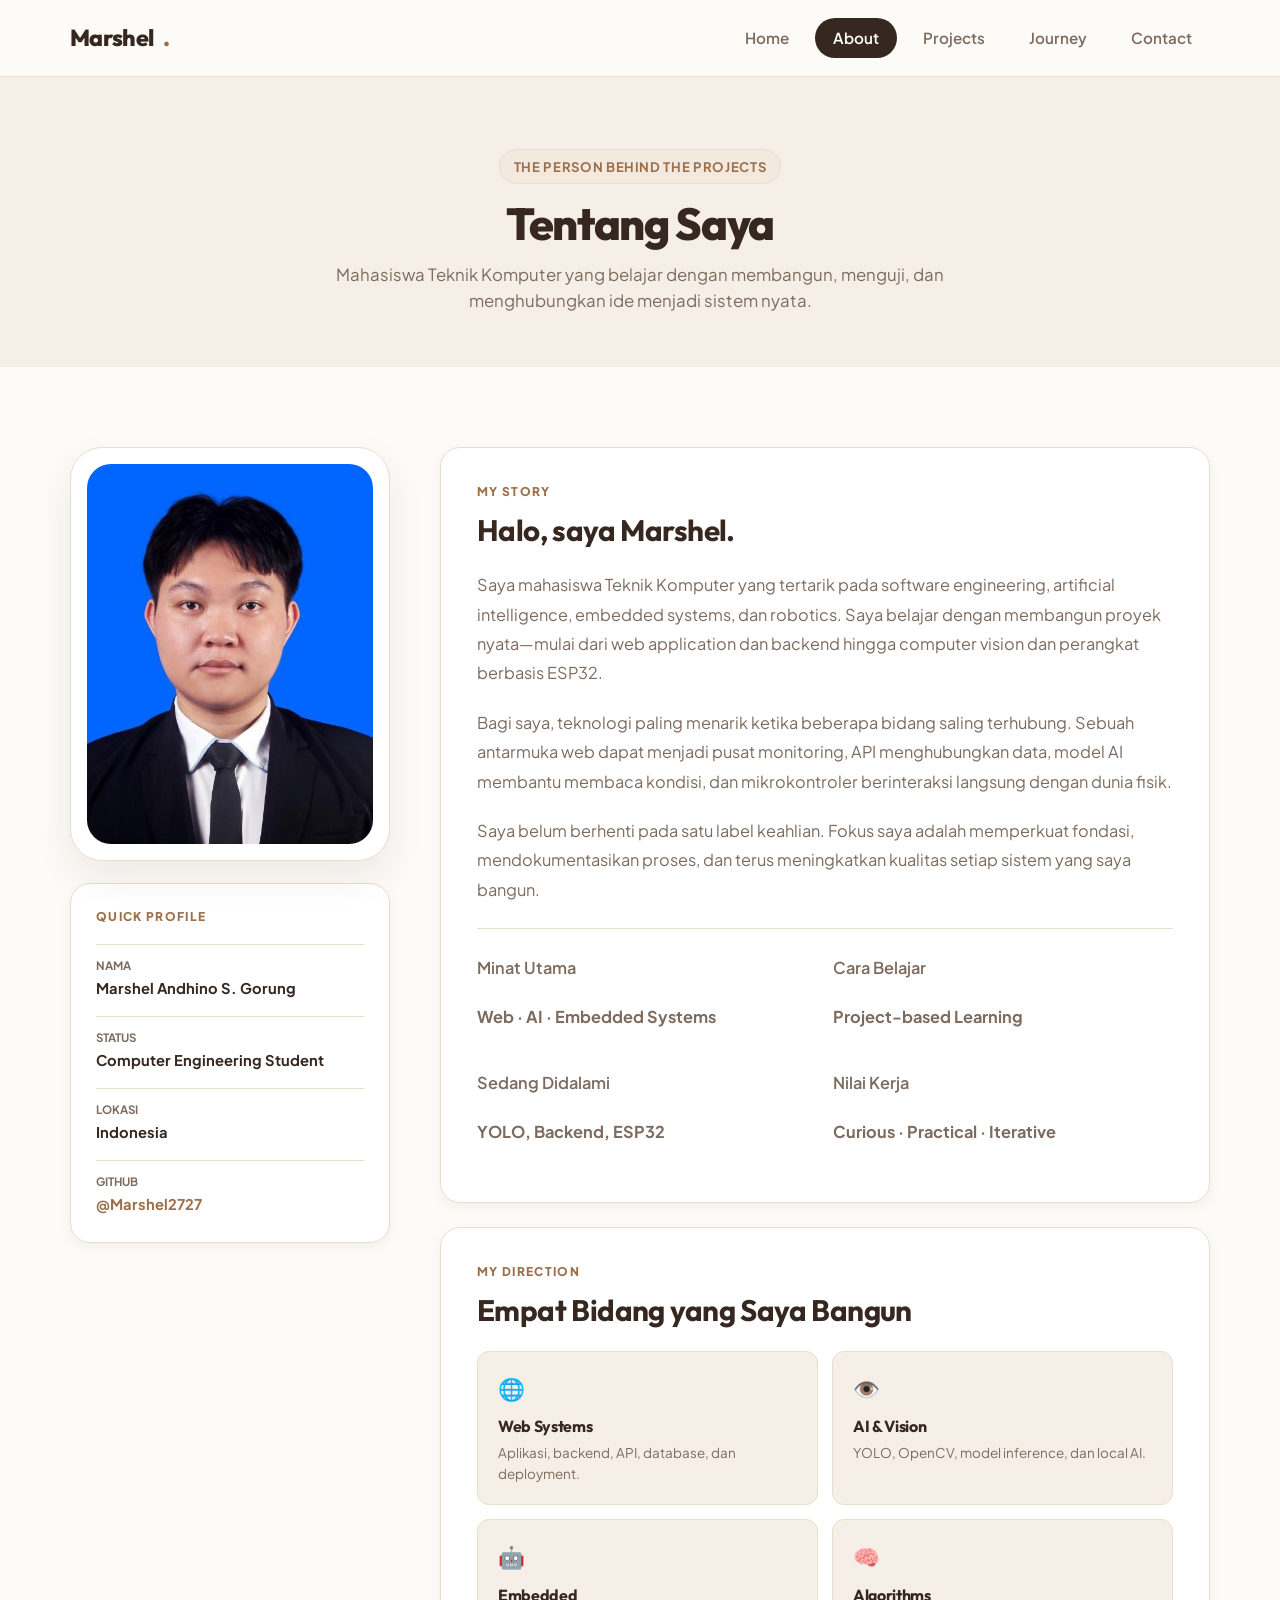
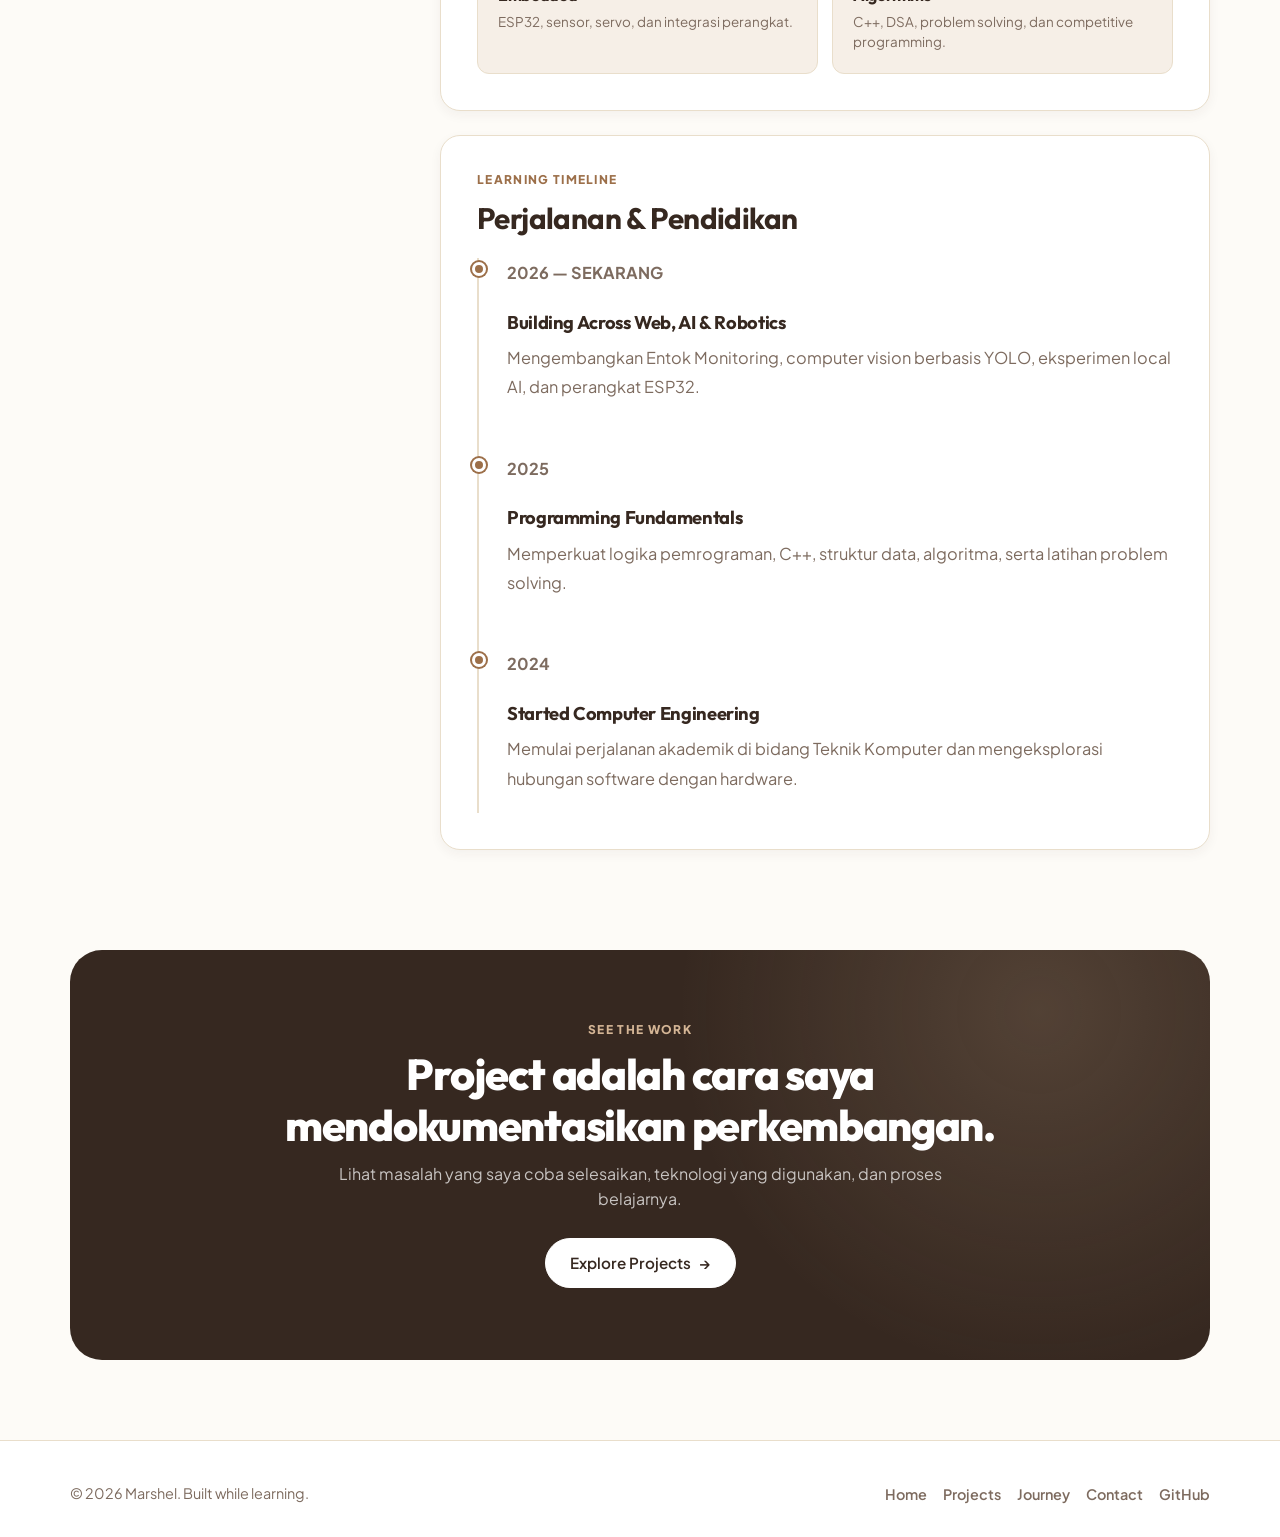
==== commit cdd254d6: "Update UI: integrate Google Fonts and responsive mobile hamburger navigation with JavaScript" ====
--- a/about.html
+++ b/about.html
@@ -1,141 +1,144 @@
-﻿<!DOCTYPE html>
+<!DOCTYPE html>
 <html lang="id">
 <head>
     <meta charset="UTF-8">
     <meta name="viewport" content="width=device-width, initial-scale=1.0">
-    <title>About | Marshel Web Developer</title>
+    <meta name="description" content="Tentang Marshel, mahasiswa Teknik Komputer yang belajar melalui proyek web, AI, computer vision, dan embedded systems.">
+    <title>About | Marshel</title>
+    <link rel="preconnect" href="https://fonts.googleapis.com">
+    <link rel="preconnect" href="https://fonts.gstatic.com" crossorigin>
+    <link href="https://fonts.googleapis.com/css2?family=Outfit:wght@500;600;700;800&family=Plus+Jakarta+Sans:ital,wght@0,400;0,500;0,600;0,700;0,800;1,400&display=swap" rel="stylesheet">
     <link rel="stylesheet" href="css/style.css">
 </head>
 <body>
-    <!-- Header & Navigasi -->
     <header class="site-header">
         <nav class="navbar container" aria-label="Navigasi utama">
-            <a class="brand" href="index.html">
-                Marshel<span class="brand-dot">.</span>
-            </a>
+            <a class="brand" href="index.html">Marshel<span class="brand-dot">.</span></a>
+            <button class="menu-toggle" aria-label="Buka menu navigasi" aria-expanded="false">
+                <span class="hamburger-bar"></span>
+                <span class="hamburger-bar"></span>
+                <span class="hamburger-bar"></span>
+            </button>
             <ul class="nav-links">
                 <li><a href="index.html">Home</a></li>
                 <li><a class="active" href="about.html" aria-current="page">About</a></li>
-                <li><a href="project.html">Project</a></li>
+                <li><a href="project.html">Projects</a></li>
+                <li><a href="index.html#journey">Journey</a></li>
                 <li><a href="contact.html">Contact</a></li>
             </ul>
         </nav>
     </header>
 
     <main>
-        <!-- Page Header -->
-        <section class="section section-alt" style="padding-block: 60px 40px;">
-            <div class="container section-header" style="margin-bottom: 0;">
-                <div class="badge" style="margin-bottom: 12px;">Profil Lengkap</div>
+        <section class="page-hero section-alt">
+            <div class="container section-header">
+                <div class="badge">The Person Behind The Projects</div>
                 <h1 class="section-title">Tentang Saya</h1>
-                <p class="section-desc">Mengenal lebih dalam mengenai latar belakang, keahlian, dan perjalanan saya dalam dunia teknologi web.</p>
+                <p class="section-desc">Mahasiswa Teknik Komputer yang belajar dengan membangun, menguji, dan menghubungkan ide menjadi sistem nyata.</p>
             </div>
         </section>
 
-        <!-- About Content Section -->
         <section class="section">
             <div class="container about-hero">
-                <!-- Sisi Kiri: Foto Profil & Info Cepat -->
-                <div>
-                    <div class="profile-card" style="margin-bottom: 24px;">
-                        <img src="assets/images/profile.png" alt="Foto Marshel" class="profile-img" style="width: 100%; height: 360px;">
+                <aside>
+                    <div class="profile-card about-profile-card">
+                        <img src="assets/images/profile.png" alt="Foto Marshel" class="profile-img about-profile-img">
                     </div>
 
-                    <div class="stat-card" style="text-align: left; padding: 24px;">
-                        <h4 style="font-size: 1.1rem; margin-bottom: 16px; color: var(--espresso);">Biodata Singkat</h4>
-                        <div style="display: flex; flex-direction: column; gap: 12px;">
-                            <div>
-                                <p class="info-item-label">Nama Lengkap</p>
-                                <p class="info-item-value">Marshel</p>
-                            </div>
-                            <div>
-                                <p class="info-item-label">Status</p>
-                                <p class="info-item-value">Mahasiswa & Web Developer</p>
-                            </div>
-                            <div>
-                                <p class="info-item-label">Lokasi</p>
-                                <p class="info-item-value">Indonesia</p>
-                            </div>
-                            <div>
-                                <p class="info-item-label">GitHub</p>
-                                <p class="info-item-value"><a href="https://github.com/Marshel2727" target="_blank" style="color: var(--latte-dark);">@Marshel2727</a></p>
-                            </div>
-                        </div>
+                    <div class="quick-info-card">
+                        <p class="eyebrow">Quick Profile</p>
+                        <dl class="quick-info-list">
+                            <div><dt>Nama</dt><dd>Marshel Andhino S. Gorung</dd></div>
+                            <div><dt>Status</dt><dd>Computer Engineering Student</dd></div>
+                            <div><dt>Lokasi</dt><dd>Indonesia</dd></div>
+                            <div><dt>GitHub</dt><dd><a href="https://github.com/Marshel2727" target="_blank" rel="noopener noreferrer">@Marshel2727</a></dd></div>
+                        </dl>
                     </div>
-                </div>
+                </aside>
 
-                <!-- Sisi Kanan: Bio & Perjalanan -->
-                <div style="display: flex; flex-direction: column; gap: 30px;">
-                    <div class="about-bio-card">
-                        <h2>Halo! Saya Marshel</h2>
+                <div class="about-story">
+                    <article class="about-bio-card">
+                        <p class="eyebrow">My Story</p>
+                        <h2>Halo, saya Marshel.</h2>
                         <p>
-                            Saya adalah seorang pengembang web pemula yang memiliki antusiasme tinggi di bidang pemrograman web dan desain antarmuka pengguna (*user interface*). Bagi saya, pemrograman bukan hanya sekadar menulis kode, melainkan seni menciptakan solusi digital yang bermanfaat dan nyaman digunakan oleh banyak orang.
+                            Saya mahasiswa Teknik Komputer yang tertarik pada software engineering, artificial intelligence, embedded systems, dan robotics. Saya belajar dengan membangun proyek nyata—mulai dari web application dan backend hingga computer vision dan perangkat berbasis ESP32.
                         </p>
                         <p>
-                            Fokus utama saya saat ini adalah mendalami teknologi **Frontend Web Development** dengan menguasai HTML5 semantik, CSS3 modern (Flexbox, Grid, Custom Properties), dan JavaScript. Saya selalu berusaha menghasilkan kode yang bersih, terstruktur rapi, serta memastikan tampilan website dapat diakses dengan sempurna dari berbagai ukuran layar.
+                            Bagi saya, teknologi paling menarik ketika beberapa bidang saling terhubung. Sebuah antarmuka web dapat menjadi pusat monitoring, API menghubungkan data, model AI membantu membaca kondisi, dan mikrokontroler berinteraksi langsung dengan dunia fisik.
+                        </p>
+                        <p>
+                            Saya belum berhenti pada satu label keahlian. Fokus saya adalah memperkuat fondasi, mendokumentasikan proses, dan terus meningkatkan kualitas setiap sistem yang saya bangun.
                         </p>
 
                         <div class="info-list">
-                            <div>
-                                <p class="info-item-label">Minat Utama</p>
-                                <p class="info-item-value">Frontend Dev & UI Design</p>
-                            </div>
-                            <div>
-                                <p class="info-item-label">Alat Kerja</p>
-                                <p class="info-item-value">VS Code, Git, GitHub, Chrome DevTools</p>
-                            </div>
-                            <div>
-                                <p class="info-item-label">Bahasa Pemrograman</p>
-                                <p class="info-item-value">HTML5, CSS3, JavaScript</p>
-                            </div>
-                            <div>
-                                <p class="info-item-label">Pendekatan Desain</p>
-                                <p class="info-item-value">Responsive & Mobile-First</p>
-                            </div>
+                            <div><p class="info-item-label">Minat Utama</p><p class="info-item-value">Web · AI · Embedded Systems</p></div>
+                            <div><p class="info-item-label">Cara Belajar</p><p class="info-item-value">Project-based Learning</p></div>
+                            <div><p class="info-item-label">Sedang Didalami</p><p class="info-item-value">YOLO, Backend, ESP32</p></div>
+                            <div><p class="info-item-label">Nilai Kerja</p><p class="info-item-value">Curious · Practical · Iterative</p></div>
                         </div>
-                    </div>
+                    </article>
 
-                    <!-- Riwayat Pendidikan & Perjalanan -->
-                    <div class="about-bio-card">
-                        <h2>Perjalanan & Pendidikan</h2>
-                        <div class="timeline" style="margin-top: 24px;">
+                    <article class="about-bio-card">
+                        <p class="eyebrow">My Direction</p>
+                        <h2>Empat Bidang yang Saya Bangun</h2>
+                        <div class="focus-grid">
+                            <div><span aria-hidden="true">🌐</span><h3>Web Systems</h3><p>Aplikasi, backend, API, database, dan deployment.</p></div>
+                            <div><span aria-hidden="true">👁️</span><h3>AI &amp; Vision</h3><p>YOLO, OpenCV, model inference, dan local AI.</p></div>
+                            <div><span aria-hidden="true">🤖</span><h3>Embedded</h3><p>ESP32, sensor, servo, dan integrasi perangkat.</p></div>
+                            <div><span aria-hidden="true">🧠</span><h3>Algorithms</h3><p>C++, DSA, problem solving, dan competitive programming.</p></div>
+                        </div>
+                    </article>
+
+                    <article class="about-bio-card">
+                        <p class="eyebrow">Learning Timeline</p>
+                        <h2>Perjalanan &amp; Pendidikan</h2>
+                        <div class="timeline">
                             <div class="timeline-item">
                                 <div class="timeline-dot"></div>
-                                <p class="timeline-date">2026</p>
-                                <h3 class="timeline-title">Publikasi Portofolio Digital</h3>
-                                <p class="timeline-desc">Membangun website portofolio interaktif dan mempublikasikannya secara live menggunakan GitHub Pages.</p>
+                                <p class="timeline-date">2026 — Sekarang</p>
+                                <h3 class="timeline-title">Building Across Web, AI &amp; Robotics</h3>
+                                <p class="timeline-desc">Mengembangkan Entok Monitoring, computer vision berbasis YOLO, eksperimen local AI, dan perangkat ESP32.</p>
                             </div>
                             <div class="timeline-item">
                                 <div class="timeline-dot"></div>
-                                <p class="timeline-date">2025 - 2026</p>
-                                <h3 class="timeline-title">Eksplorasi Proyek Pemrograman Web</h3>
-                                <p class="timeline-desc">Mengerjakan berbagai tugas studi, latihan membuat website responsif, dan mempelajari struktur kode yang efisien.</p>
+                                <p class="timeline-date">2025</p>
+                                <h3 class="timeline-title">Programming Fundamentals</h3>
+                                <p class="timeline-desc">Memperkuat logika pemrograman, C++, struktur data, algoritma, serta latihan problem solving.</p>
                             </div>
                             <div class="timeline-item">
                                 <div class="timeline-dot"></div>
-                                <p class="timeline-date">2024 - Sekarang</p>
-                                <h3 class="timeline-title">Studi Teknologi Informasi / Komputer</h3>
-                                <p class="timeline-desc">Mempelajari dasar-dasar ilmu komputer, algoritma pemrograman, dan rekayasa perangkat lunak.</p>
+                                <p class="timeline-date">2024</p>
+                                <h3 class="timeline-title">Started Computer Engineering</h3>
+                                <p class="timeline-desc">Memulai perjalanan akademik di bidang Teknik Komputer dan mengeksplorasi hubungan software dengan hardware.</p>
                             </div>
                         </div>
-                    </div>
+                    </article>
                 </div>
+            </div>
+        </section>
+
+        <section class="section cta-section">
+            <div class="container cta-card">
+                <p class="eyebrow">See The Work</p>
+                <h2>Project adalah cara saya mendokumentasikan perkembangan.</h2>
+                <p>Lihat masalah yang saya coba selesaikan, teknologi yang digunakan, dan proses belajarnya.</p>
+                <a href="project.html" class="button">Explore Projects <span aria-hidden="true">→</span></a>
             </div>
         </section>
     </main>
 
-    <!-- Footer -->
     <footer class="site-footer">
         <div class="container footer-content">
-            <p class="footer-text">© 2026 Marshel. Hak Cipta Dilindungi.</p>
+            <p class="footer-text">© 2026 Marshel. Built while learning.</p>
             <ul class="footer-links">
                 <li><a href="index.html">Home</a></li>
-                <li><a href="about.html">About</a></li>
-                <li><a href="project.html">Project</a></li>
+                <li><a href="project.html">Projects</a></li>
+                <li><a href="index.html#journey">Journey</a></li>
                 <li><a href="contact.html">Contact</a></li>
                 <li><a href="https://github.com/Marshel2727" target="_blank" rel="noopener noreferrer">GitHub</a></li>
             </ul>
         </div>
     </footer>
+    <script src="js/main.js"></script>
 </body>
 </html>
--- a/css/style.css
+++ b/css/style.css
@@ -1,4 +1,4 @@
-﻿:root {
+:root {
     --background: #fdfbf7;
     --surface: #ffffff;
     --surface-alt: #f6efe7;
@@ -16,6 +16,8 @@
     --radius-sm: 12px;
     --radius: 20px;
     --radius-lg: 32px;
+    --font-sans: 'Plus Jakarta Sans', system-ui, -apple-system, BlinkMacSystemFont, Roboto, sans-serif;
+    --font-heading: 'Outfit', 'Plus Jakarta Sans', system-ui, sans-serif;
 }
 
 * {
@@ -32,10 +34,15 @@
     min-height: 100vh;
     background: var(--background);
     color: var(--espresso);
-    font-family: "Segoe UI", system-ui, -apple-system, BlinkMacSystemFont, Roboto, sans-serif;
+    font-family: var(--font-sans);
     line-height: 1.6;
     display: flex;
     flex-direction: column;
+}
+
+h1, h2, h3, h4, h5, h6 {
+    font-family: var(--font-heading);
+    letter-spacing: -0.02em;
 }
 
 a {
@@ -59,6 +66,7 @@
     border-bottom: 1px solid var(--border);
     backdrop-filter: blur(14px);
     -webkit-backdrop-filter: blur(14px);
+    transition: background 0.3s ease;
 }
 
 .navbar {
@@ -74,9 +82,10 @@
     align-items: center;
     gap: 10px;
     color: var(--espresso);
-    font-size: 1.4rem;
+    font-family: var(--font-heading);
+    font-size: 1.45rem;
     font-weight: 800;
-    letter-spacing: -0.02em;
+    letter-spacing: -0.03em;
 }
 
 .brand-dot {
@@ -109,6 +118,51 @@
 .nav-links a.active {
     background: var(--espresso);
     color: #ffffff;
+}
+
+/* Mobile Menu Toggle Button */
+.menu-toggle {
+    display: none;
+    width: 44px;
+    height: 44px;
+    padding: 0;
+    background: var(--surface);
+    border: 1px solid var(--border);
+    border-radius: var(--radius-sm);
+    cursor: pointer;
+    align-items: center;
+    justify-content: center;
+    flex-direction: column;
+    gap: 5px;
+    transition: all 0.25s ease;
+    box-shadow: var(--shadow-sm);
+}
+
+.menu-toggle:hover {
+    background: var(--latte-light);
+    border-color: var(--latte);
+}
+
+.hamburger-bar {
+    display: block;
+    width: 20px;
+    height: 2px;
+    background: var(--espresso);
+    border-radius: 2px;
+    transition: transform 0.3s cubic-bezier(0.16, 1, 0.3, 1), opacity 0.2s ease;
+}
+
+.menu-toggle.active .hamburger-bar:nth-child(1) {
+    transform: translateY(7px) rotate(45deg);
+}
+
+.menu-toggle.active .hamburger-bar:nth-child(2) {
+    opacity: 0;
+    transform: scaleX(0);
+}
+
+.menu-toggle.active .hamburger-bar:nth-child(3) {
+    transform: translateY(-7px) rotate(-45deg);
 }
 
 /* ==========================================================================
@@ -203,8 +257,9 @@
 }
 
 .section-title {
-    font-family: Georgia, "Times New Roman", serif;
+    font-family: var(--font-heading);
     font-size: clamp(2rem, 5vw, 2.8rem);
+    font-weight: 800;
     letter-spacing: -0.03em;
     line-height: 1.15;
     margin-bottom: 12px;
@@ -240,10 +295,11 @@
 }
 
 .hero-title {
-    font-family: Georgia, "Times New Roman", serif;
+    font-family: var(--font-heading);
     font-size: clamp(2.6rem, 6vw, 4.2rem);
+    font-weight: 800;
     line-height: 1.1;
-    letter-spacing: -0.04em;
+    letter-spacing: -0.035em;
     color: var(--espresso);
 }
 
@@ -357,9 +413,10 @@
 }
 
 .stat-number {
-    font-family: Georgia, serif;
+    font-family: var(--font-heading);
     font-size: 2.5rem;
-    font-weight: 700;
+    font-weight: 800;
+    letter-spacing: -0.02em;
     color: var(--latte-dark);
     margin-bottom: 4px;
 }
@@ -526,8 +583,10 @@
 }
 
 .about-bio-card h2 {
-    font-family: Georgia, serif;
-    font-size: 1.8rem;
+    font-family: var(--font-heading);
+    font-size: 1.85rem;
+    font-weight: 700;
+    letter-spacing: -0.02em;
     margin-bottom: 16px;
     color: var(--espresso);
 }
@@ -769,25 +828,68 @@
     }
 }
 
+@media (max-width: 768px) {
+    .site-header {
+        position: sticky;
+        top: 0;
+    }
+
+    .navbar {
+        min-height: 64px;
+        position: relative;
+    }
+
+    .menu-toggle {
+        display: flex;
+    }
+
+    .nav-links {
+        position: absolute;
+        top: calc(100% + 8px);
+        left: 0;
+        right: 0;
+        width: 100%;
+        background: rgba(253, 251, 247, 0.98);
+        backdrop-filter: blur(20px);
+        -webkit-backdrop-filter: blur(20px);
+        border: 1px solid var(--border);
+        border-radius: var(--radius);
+        box-shadow: var(--shadow-hover);
+        flex-direction: column;
+        align-items: stretch;
+        padding: 14px;
+        gap: 6px;
+        opacity: 0;
+        visibility: hidden;
+        transform: translateY(-10px) scale(0.98);
+        transition: all 0.25s cubic-bezier(0.16, 1, 0.3, 1);
+        pointer-events: none;
+        z-index: 999;
+    }
+
+    .nav-links.open {
+        opacity: 1;
+        visibility: visible;
+        transform: translateY(0) scale(1);
+        pointer-events: auto;
+    }
+
+    .nav-links a {
+        padding: 12px 18px;
+        border-radius: var(--radius-sm);
+        font-size: 1rem;
+        font-weight: 600;
+        text-align: left;
+        width: 100%;
+    }
+
+    .nav-links a.active {
+        background: var(--espresso);
+        color: #ffffff;
+    }
+}
+
 @media (max-width: 640px) {
-    .navbar {
-        padding-block: 14px;
-        flex-direction: column;
-        gap: 12px;
-    }
-
-    .nav-links {
-        width: 100%;
-        justify-content: center;
-        flex-wrap: wrap;
-        gap: 6px;
-    }
-
-    .nav-links a {
-        padding: 6px 12px;
-        font-size: 0.85rem;
-    }
-
     .info-list {
         grid-template-columns: 1fr;
     }
@@ -795,5 +897,773 @@
     .footer-content {
         flex-direction: column;
         text-align: center;
-    }
-}
+        gap: 16px;
+    }
+
+    .footer-links {
+        justify-content: center;
+        flex-wrap: wrap;
+        gap: 14px;
+    }
+}
+
+/* ==========================================================================
+   Portfolio Personalization
+   ========================================================================== */
+.page-hero {
+    padding-block: 72px 52px;
+}
+
+.page-hero .section-header {
+    margin-bottom: 0;
+}
+
+.page-hero .badge,
+.section-header .badge,
+.section-heading-row .badge,
+.beyond-layout .badge {
+    margin-bottom: 14px;
+}
+
+.hero-kicker {
+    color: var(--latte-dark);
+    font-size: 1.05rem;
+    font-weight: 800;
+    letter-spacing: 0.02em;
+}
+
+.hero-fields {
+    display: flex;
+    flex-wrap: wrap;
+    gap: 10px;
+    margin-top: 6px;
+    list-style: none;
+}
+
+.hero-fields li {
+    padding: 7px 12px;
+    background: rgba(255, 255, 255, 0.72);
+    border: 1px solid var(--border);
+    border-radius: 999px;
+    color: var(--espresso-light);
+    font-size: 0.82rem;
+    font-weight: 700;
+}
+
+.section-heading-row {
+    display: grid;
+    grid-template-columns: minmax(0, 1.1fr) minmax(280px, 0.9fr);
+    gap: 48px;
+    align-items: end;
+    margin-bottom: 44px;
+}
+
+.section-heading-row .section-title {
+    margin-bottom: 0;
+}
+
+.section-heading-row > .section-desc {
+    max-width: 520px;
+    justify-self: end;
+}
+
+.eyebrow {
+    color: var(--latte-dark);
+    font-size: 0.75rem;
+    font-weight: 800;
+    letter-spacing: 0.11em;
+    line-height: 1.4;
+    text-transform: uppercase;
+}
+
+.building-grid {
+    display: grid;
+    grid-template-columns: repeat(4, minmax(0, 1fr));
+    gap: 18px;
+}
+
+.building-card {
+    min-height: 240px;
+    padding: 26px;
+    background: var(--surface);
+    border: 1px solid var(--border);
+    border-radius: var(--radius);
+    box-shadow: var(--shadow-sm);
+    transition: transform 0.25s ease, box-shadow 0.25s ease, border-color 0.25s ease;
+}
+
+.building-card:hover {
+    transform: translateY(-5px);
+    border-color: var(--latte);
+    box-shadow: var(--shadow);
+}
+
+.card-icon {
+    display: grid;
+    width: 50px;
+    height: 50px;
+    margin-bottom: 30px;
+    place-items: center;
+    background: var(--latte-light);
+    border-radius: 15px;
+    font-size: 1.45rem;
+}
+
+.building-card h3 {
+    margin-block: 7px 8px;
+    color: var(--espresso);
+    font-size: 1.15rem;
+}
+
+.building-card > p:last-child {
+    color: var(--text-muted);
+    font-size: 0.9rem;
+}
+
+.featured-project {
+    display: grid;
+    grid-template-columns: minmax(0, 0.9fr) minmax(0, 1.1fr);
+    overflow: hidden;
+    background: var(--surface);
+    border: 1px solid var(--border);
+    border-radius: var(--radius-lg);
+    box-shadow: var(--shadow);
+}
+
+.featured-visual {
+    position: relative;
+    min-height: 480px;
+    overflow: hidden;
+    display: grid;
+    place-items: center;
+    background:
+        linear-gradient(145deg, rgba(54, 40, 32, 0.96), rgba(86, 68, 56, 0.94)),
+        var(--espresso);
+}
+
+.featured-icon {
+    position: relative;
+    z-index: 2;
+    font-size: clamp(4.5rem, 10vw, 7rem);
+    filter: drop-shadow(0 16px 26px rgba(0, 0, 0, 0.25));
+}
+
+.visual-orbit {
+    position: absolute;
+    border: 1px solid rgba(255, 255, 255, 0.16);
+    border-radius: 50%;
+}
+
+.orbit-one {
+    width: 280px;
+    height: 280px;
+}
+
+.orbit-two {
+    width: 410px;
+    height: 410px;
+}
+
+.visual-label {
+    position: absolute;
+    bottom: 30px;
+    left: 30px;
+    z-index: 2;
+    color: rgba(255, 255, 255, 0.75);
+    font-size: 0.75rem;
+    font-weight: 700;
+    letter-spacing: 0.12em;
+    text-transform: uppercase;
+}
+
+.featured-content {
+    display: flex;
+    flex-direction: column;
+    justify-content: center;
+    padding: clamp(32px, 6vw, 64px);
+}
+
+.case-list {
+    display: grid;
+    gap: 20px;
+    margin-block: 10px 32px;
+}
+
+.case-list > div {
+    padding-bottom: 18px;
+    border-bottom: 1px solid var(--border);
+}
+
+.case-label {
+    margin-bottom: 4px;
+    color: var(--latte-dark);
+    font-size: 0.74rem;
+    font-weight: 800;
+    letter-spacing: 0.1em;
+    text-transform: uppercase;
+}
+
+.case-list > div > p:last-child {
+    color: var(--text-muted);
+    font-size: 0.95rem;
+}
+
+.project-actions {
+    display: flex;
+    flex-wrap: wrap;
+    align-items: center;
+    gap: 12px;
+}
+
+.project-actions .button {
+    padding: 10px 18px;
+    font-size: 0.88rem;
+}
+
+.text-link {
+    padding: 8px 2px;
+    color: var(--latte-dark);
+    font-size: 0.9rem;
+    font-weight: 800;
+}
+
+.text-link:hover,
+.text-link:focus-visible {
+    color: var(--espresso);
+}
+
+.stack-grid {
+    display: grid;
+    grid-template-columns: repeat(2, minmax(0, 1fr));
+    gap: 22px;
+}
+
+.stack-card {
+    padding: 28px;
+    background: var(--surface);
+    border: 1px solid var(--border);
+    border-radius: var(--radius);
+    box-shadow: var(--shadow-sm);
+}
+
+.stack-card-header {
+    display: flex;
+    align-items: center;
+    gap: 12px;
+    margin-bottom: 22px;
+}
+
+.stack-card-header > span {
+    display: grid;
+    width: 42px;
+    height: 42px;
+    place-items: center;
+    background: var(--latte-light);
+    border-radius: 12px;
+}
+
+.stack-card-header h3 {
+    font-size: 1.12rem;
+}
+
+.stack-list {
+    display: grid;
+    gap: 12px;
+    list-style: none;
+}
+
+.stack-list li {
+    display: flex;
+    align-items: center;
+    justify-content: space-between;
+    gap: 18px;
+    padding-top: 12px;
+    border-top: 1px solid var(--border);
+}
+
+.stack-list li > span {
+    font-size: 0.92rem;
+    font-weight: 700;
+}
+
+.stack-list small {
+    flex-shrink: 0;
+    padding: 4px 8px;
+    background: var(--surface-alt);
+    border-radius: 999px;
+    color: var(--text-muted);
+    font-size: 0.67rem;
+    font-weight: 700;
+}
+
+.journey-track {
+    position: relative;
+    display: grid;
+    grid-template-columns: repeat(4, minmax(0, 1fr));
+    gap: 0;
+    list-style: none;
+}
+
+.journey-track::before {
+    content: "";
+    position: absolute;
+    top: 18px;
+    right: 10%;
+    left: 10%;
+    height: 2px;
+    background: var(--border);
+}
+
+.journey-track li {
+    position: relative;
+    z-index: 1;
+    padding: 0 20px;
+    text-align: center;
+}
+
+.journey-track li::before {
+    content: "";
+    display: block;
+    width: 14px;
+    height: 14px;
+    margin: 12px auto 24px;
+    background: var(--latte-dark);
+    border: 4px solid var(--surface-alt);
+    border-radius: 50%;
+    box-shadow: 0 0 0 2px var(--latte-dark);
+}
+
+.journey-year {
+    display: inline-block;
+    margin-bottom: 7px;
+    color: var(--latte-dark);
+    font-size: 0.76rem;
+    font-weight: 800;
+    letter-spacing: 0.1em;
+    text-transform: uppercase;
+}
+
+.journey-track h3 {
+    margin-bottom: 7px;
+    font-size: 1.05rem;
+}
+
+.journey-track p {
+    color: var(--text-muted);
+    font-size: 0.84rem;
+}
+
+.beyond-layout {
+    display: grid;
+    grid-template-columns: minmax(0, 0.8fr) minmax(0, 1.2fr);
+    gap: 70px;
+    align-items: center;
+}
+
+.interest-list {
+    display: grid;
+    grid-template-columns: repeat(2, minmax(0, 1fr));
+    gap: 12px;
+    list-style: none;
+}
+
+.interest-list li {
+    display: flex;
+    align-items: center;
+    gap: 12px;
+    padding: 17px 18px;
+    background: var(--surface);
+    border: 1px solid var(--border);
+    border-radius: var(--radius-sm);
+    font-size: 0.92rem;
+    font-weight: 700;
+}
+
+.interest-list li span {
+    font-size: 1.2rem;
+}
+
+.cta-section {
+    padding-top: 20px;
+}
+
+.cta-card {
+    padding: clamp(38px, 7vw, 72px);
+    background:
+        radial-gradient(circle at 85% 15%, rgba(212, 181, 149, 0.18), transparent 35%),
+        var(--espresso);
+    border-radius: var(--radius-lg);
+    color: #fff;
+    text-align: center;
+}
+
+.cta-card .eyebrow {
+    color: var(--latte);
+}
+
+.cta-card h2 {
+    max-width: 760px;
+    margin: 10px auto;
+    font-family: var(--font-heading);
+    font-size: clamp(1.8rem, 4vw, 2.7rem);
+    font-weight: 800;
+    letter-spacing: -0.03em;
+    line-height: 1.18;
+}
+
+.cta-card > p:not(.eyebrow) {
+    max-width: 620px;
+    margin: 0 auto 26px;
+    color: rgba(255, 255, 255, 0.72);
+}
+
+.cta-card .hero-actions {
+    justify-content: center;
+}
+
+.cta-card .button {
+    background: #fff;
+    border-color: #fff;
+    color: var(--espresso);
+}
+
+.cta-card .button:hover {
+    background: var(--latte);
+    border-color: var(--latte);
+}
+
+.cta-card .button-outline {
+    background: transparent;
+    border-color: rgba(255, 255, 255, 0.35);
+    color: #fff;
+}
+
+.about-profile-card {
+    margin-bottom: 22px;
+}
+
+.about-profile-img {
+    width: 100%;
+    height: 380px;
+}
+
+.quick-info-card {
+    padding: 25px;
+    background: var(--surface);
+    border: 1px solid var(--border);
+    border-radius: var(--radius);
+    box-shadow: var(--shadow-sm);
+}
+
+.quick-info-list {
+    display: grid;
+    gap: 15px;
+    margin-top: 18px;
+}
+
+.quick-info-list div {
+    padding-top: 12px;
+    border-top: 1px solid var(--border);
+}
+
+.quick-info-list dt {
+    color: var(--text-muted);
+    font-size: 0.72rem;
+    font-weight: 700;
+    text-transform: uppercase;
+}
+
+.quick-info-list dd {
+    margin-top: 2px;
+    color: var(--espresso);
+    font-size: 0.92rem;
+    font-weight: 700;
+}
+
+.quick-info-list a {
+    color: var(--latte-dark);
+}
+
+.about-story {
+    display: flex;
+    flex-direction: column;
+    gap: 24px;
+}
+
+.about-bio-card > .eyebrow {
+    margin-bottom: 6px;
+    color: var(--latte-dark);
+    font-size: 0.75rem;
+    line-height: 1.4;
+}
+
+.focus-grid {
+    display: grid;
+    grid-template-columns: repeat(2, minmax(0, 1fr));
+    gap: 14px;
+}
+
+.focus-grid > div {
+    padding: 20px;
+    background: var(--surface-alt);
+    border: 1px solid var(--border);
+    border-radius: var(--radius-sm);
+}
+
+.focus-grid span {
+    font-size: 1.35rem;
+}
+
+.focus-grid h3 {
+    margin-block: 8px 3px;
+    font-size: 1rem;
+}
+
+.about-bio-card .focus-grid p {
+    margin-bottom: 0;
+    font-size: 0.84rem;
+    line-height: 1.55;
+}
+
+.case-study-list {
+    display: grid;
+    gap: 28px;
+}
+
+.case-study {
+    scroll-margin-top: 110px;
+    display: grid;
+    grid-template-columns: 58px minmax(0, 0.9fr) minmax(320px, 1.1fr);
+    gap: 30px;
+    padding: 36px;
+    background: var(--surface);
+    border: 1px solid var(--border);
+    border-radius: var(--radius);
+    box-shadow: var(--shadow-sm);
+}
+
+.case-study-number {
+    color: var(--latte);
+    font-family: var(--font-heading);
+    font-size: 2rem;
+    font-weight: 800;
+}
+
+.case-study-main h3 {
+    margin-block: 7px 10px;
+    color: var(--espresso);
+    font-family: var(--font-heading);
+    font-size: 1.65rem;
+    font-weight: 700;
+    letter-spacing: -0.02em;
+}
+
+.case-summary {
+    margin-bottom: 18px;
+    color: var(--text-muted);
+}
+
+.case-study-main .project-actions {
+    margin-top: 24px;
+}
+
+.case-study-details {
+    display: grid;
+    grid-template-columns: repeat(2, minmax(0, 1fr));
+    gap: 16px;
+}
+
+.case-study-details div {
+    padding: 18px;
+    background: var(--surface-alt);
+    border: 1px solid var(--border);
+    border-radius: var(--radius-sm);
+}
+
+.case-study-details dt {
+    margin-bottom: 5px;
+    color: var(--latte-dark);
+    font-size: 0.72rem;
+    font-weight: 800;
+    letter-spacing: 0.08em;
+    text-transform: uppercase;
+}
+
+.case-study-details dd {
+    color: var(--text-muted);
+    font-size: 0.84rem;
+    line-height: 1.55;
+}
+
+.exploration-grid {
+    grid-template-columns: repeat(2, minmax(0, 1fr));
+}
+
+.exploration-grid .project-banner {
+    height: 155px;
+}
+
+.status-pill {
+    padding: 5px 9px;
+    background: var(--latte-light);
+    border-radius: 999px;
+    color: var(--latte-dark);
+    font-size: 0.7rem;
+    font-weight: 800;
+    text-transform: uppercase;
+}
+
+.project-note {
+    color: var(--text-muted);
+    font-size: 0.8rem;
+    font-weight: 700;
+}
+
+a:focus-visible,
+button:focus-visible,
+input:focus-visible,
+textarea:focus-visible {
+    outline: 3px solid rgba(156, 111, 73, 0.32);
+    outline-offset: 3px;
+}
+
+@media (max-width: 1050px) {
+    .building-grid {
+        grid-template-columns: repeat(2, minmax(0, 1fr));
+    }
+
+    .case-study {
+        grid-template-columns: 48px minmax(0, 1fr);
+    }
+
+    .case-study-details {
+        grid-column: 2;
+    }
+}
+
+@media (max-width: 900px) {
+    .hero-fields {
+        justify-content: center;
+    }
+
+    .featured-project,
+    .beyond-layout {
+        grid-template-columns: 1fr;
+    }
+
+    .featured-visual {
+        min-height: 350px;
+    }
+
+    .journey-track {
+        grid-template-columns: repeat(2, minmax(0, 1fr));
+        gap: 34px 0;
+    }
+
+    .journey-track::before {
+        display: none;
+    }
+
+    .about-hero {
+        justify-items: stretch;
+    }
+
+    .about-hero > aside {
+        width: min(100%, 420px);
+        margin-inline: auto;
+    }
+}
+
+@media (max-width: 720px) {
+    .section-heading-row {
+        grid-template-columns: 1fr;
+        gap: 14px;
+    }
+
+    .section-heading-row > .section-desc {
+        justify-self: start;
+    }
+
+    .stack-grid,
+    .exploration-grid {
+        grid-template-columns: 1fr;
+    }
+
+    .case-study {
+        grid-template-columns: 1fr;
+        padding: 26px;
+    }
+
+    .case-study-number,
+    .case-study-details {
+        grid-column: 1;
+    }
+
+    .case-study-number {
+        font-size: 1.35rem;
+    }
+}
+
+@media (max-width: 640px) {
+    .container {
+        width: min(100% - 30px, 1140px);
+    }
+
+    .hero {
+        padding-block: 58px 72px;
+    }
+
+    .section {
+        padding-block: 64px;
+    }
+
+    .building-grid,
+    .journey-track,
+    .interest-list,
+    .focus-grid,
+    .case-study-details {
+        grid-template-columns: 1fr;
+    }
+
+    .building-card {
+        min-height: auto;
+    }
+
+    .card-icon {
+        margin-bottom: 22px;
+    }
+
+    .featured-visual {
+        min-height: 280px;
+    }
+
+    .orbit-two {
+        width: 320px;
+        height: 320px;
+    }
+
+    .stack-list li {
+        align-items: flex-start;
+        flex-direction: column;
+        gap: 6px;
+    }
+
+    .journey-track li {
+        padding: 0;
+        text-align: left;
+    }
+
+    .journey-track li::before {
+        margin: 12px 0 18px;
+    }
+
+    .cta-card {
+        border-radius: var(--radius);
+    }
+
+    .project-footer {
+        align-items: flex-start;
+        flex-direction: column;
+        gap: 12px;
+    }
+}
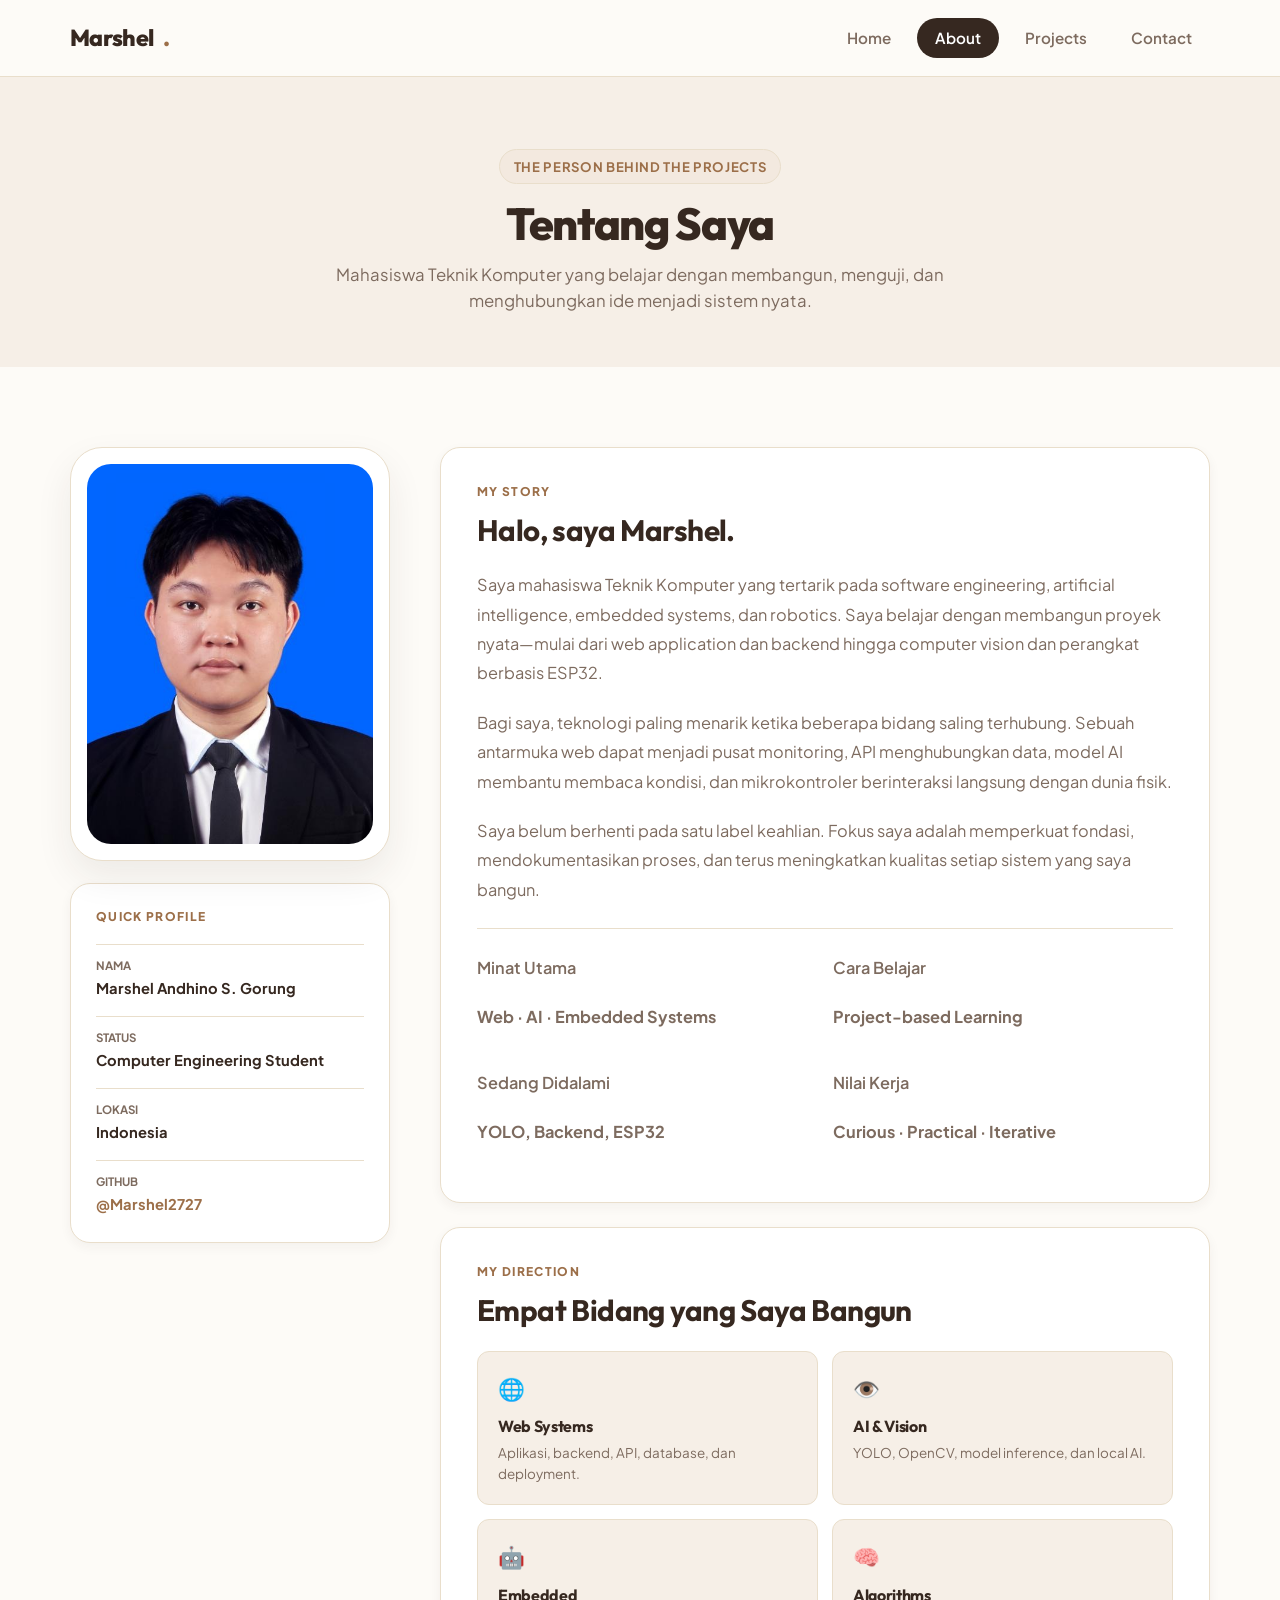
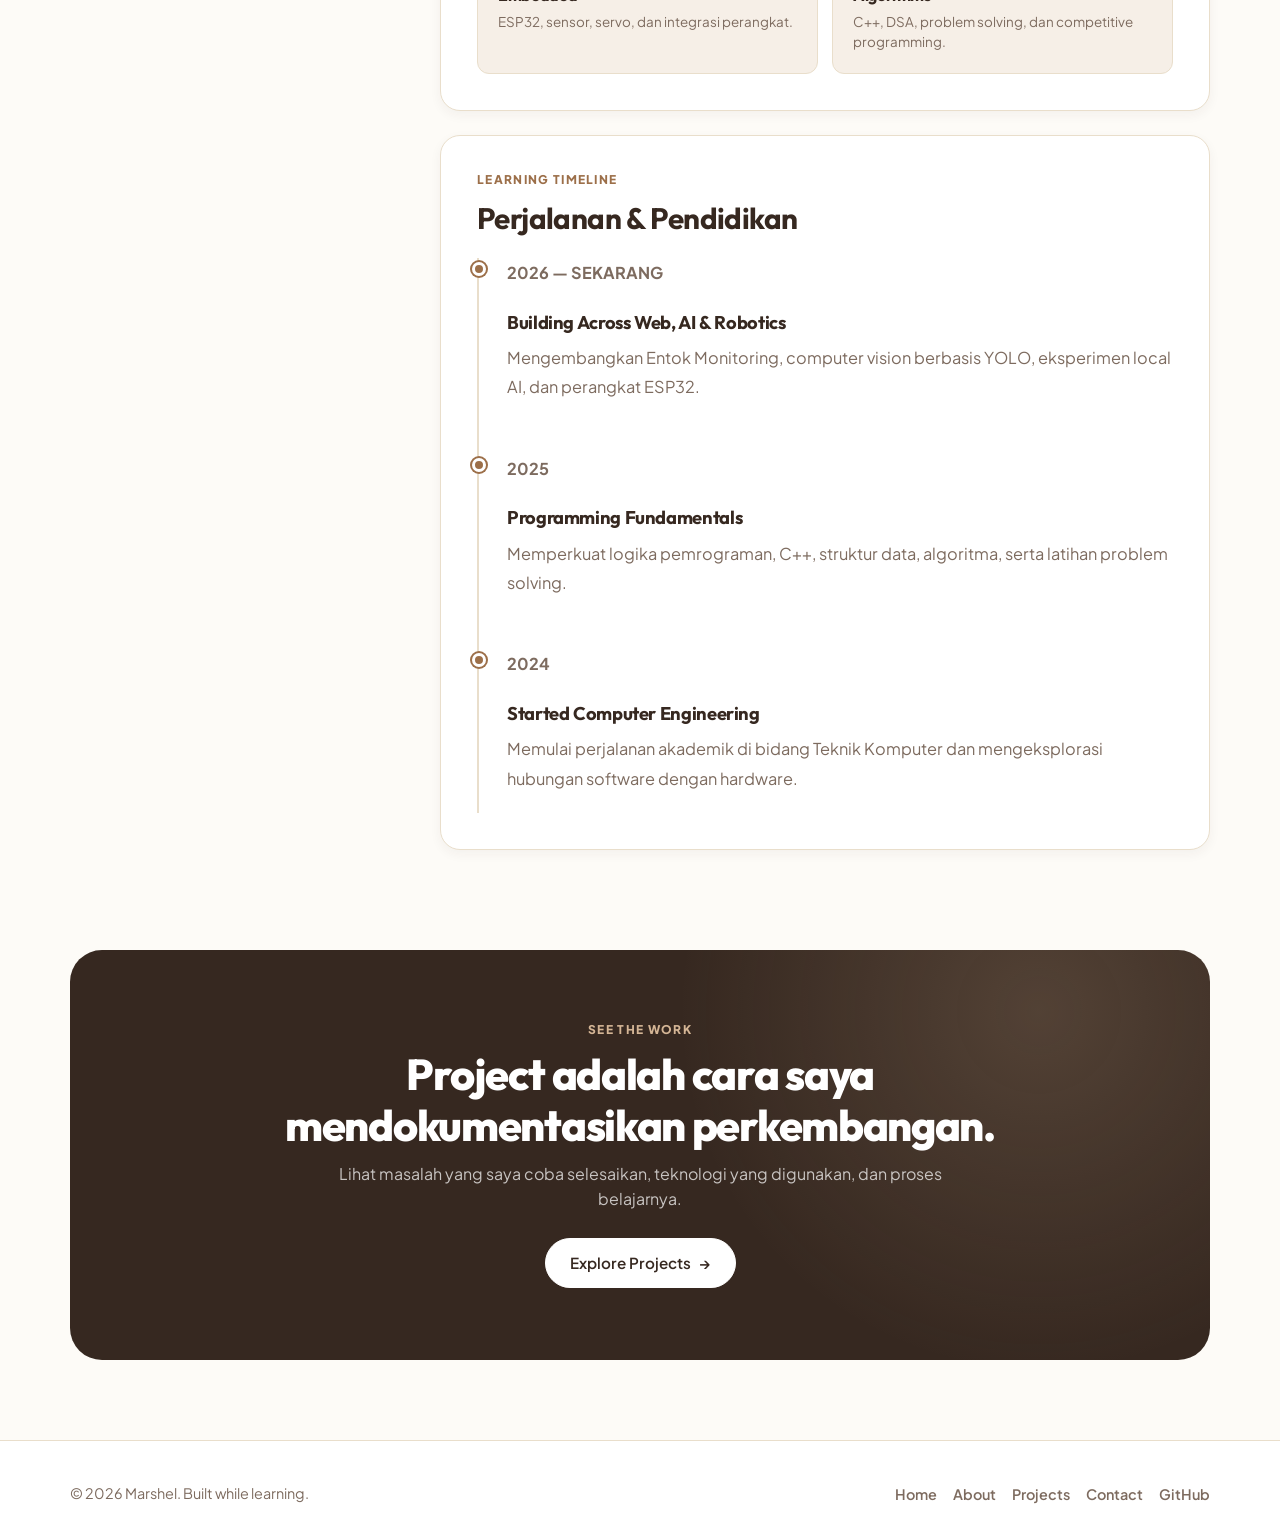
==== commit 7f34ec0d: "Simplify index.html layout: clean, modern, minimal hero, 3 key projects, tech stack, and quick conta" ====
--- a/about.html
+++ b/about.html
@@ -23,7 +23,6 @@
                 <li><a href="index.html">Home</a></li>
                 <li><a class="active" href="about.html" aria-current="page">About</a></li>
                 <li><a href="project.html">Projects</a></li>
-                <li><a href="index.html#journey">Journey</a></li>
                 <li><a href="contact.html">Contact</a></li>
             </ul>
         </nav>
@@ -132,8 +131,8 @@
             <p class="footer-text">© 2026 Marshel. Built while learning.</p>
             <ul class="footer-links">
                 <li><a href="index.html">Home</a></li>
+                <li><a href="about.html">About</a></li>
                 <li><a href="project.html">Projects</a></li>
-                <li><a href="index.html#journey">Journey</a></li>
                 <li><a href="contact.html">Contact</a></li>
                 <li><a href="https://github.com/Marshel2727" target="_blank" rel="noopener noreferrer">GitHub</a></li>
             </ul>
--- a/css/style.css
+++ b/css/style.css
@@ -1667,3 +1667,225 @@
         gap: 12px;
     }
 }
+
+/* ==========================================================================
+   Clean & Simple Homepage Layout
+   ========================================================================== */
+.simple-project-grid {
+    display: grid;
+    grid-template-columns: repeat(auto-fit, minmax(320px, 1fr));
+    gap: 24px;
+    margin-top: 36px;
+}
+
+.simple-project-card {
+    background: var(--surface);
+    border: 1px solid var(--border);
+    border-radius: var(--radius);
+    padding: 30px;
+    display: flex;
+    flex-direction: column;
+    justify-content: space-between;
+    transition: all 0.3s ease;
+    box-shadow: var(--shadow-sm);
+}
+
+.simple-project-card:hover {
+    transform: translateY(-6px);
+    border-color: var(--latte);
+    box-shadow: var(--shadow-hover);
+}
+
+.simple-project-header {
+    display: flex;
+    align-items: center;
+    justify-content: space-between;
+    margin-bottom: 14px;
+}
+
+.project-category-badge {
+    font-size: 0.75rem;
+    font-weight: 700;
+    text-transform: uppercase;
+    letter-spacing: 0.05em;
+    color: var(--latte-dark);
+    background: var(--latte-light);
+    padding: 4px 10px;
+    border-radius: 999px;
+}
+
+.simple-project-card h3 {
+    font-size: 1.35rem;
+    font-weight: 700;
+    color: var(--espresso);
+    margin-bottom: 10px;
+    line-height: 1.3;
+}
+
+.simple-project-card p {
+    color: var(--text-muted);
+    font-size: 0.95rem;
+    line-height: 1.6;
+    margin-bottom: 20px;
+    flex-grow: 1;
+}
+
+.simple-project-tags {
+    display: flex;
+    flex-wrap: wrap;
+    gap: 6px;
+    margin-bottom: 20px;
+}
+
+.simple-project-actions {
+    display: flex;
+    align-items: center;
+    gap: 10px;
+    flex-wrap: wrap;
+    padding-top: 16px;
+    border-top: 1px solid var(--border);
+}
+
+.simple-project-actions .button {
+    padding: 8px 18px;
+    font-size: 0.88rem;
+}
+
+.section-footer-link {
+    text-align: center;
+    margin-top: 36px;
+}
+
+.section-footer-link a {
+    display: inline-flex;
+    align-items: center;
+    gap: 8px;
+    color: var(--espresso);
+    font-weight: 700;
+    font-size: 0.98rem;
+    transition: all 0.2s ease;
+}
+
+.section-footer-link a:hover {
+    color: var(--latte-dark);
+    transform: translateX(4px);
+}
+
+/* Simple Stack */
+.simple-stack-grid {
+    display: grid;
+    grid-template-columns: repeat(auto-fit, minmax(280px, 1fr));
+    gap: 24px;
+    margin-top: 36px;
+}
+
+.simple-stack-card {
+    background: var(--surface);
+    border: 1px solid var(--border);
+    border-radius: var(--radius);
+    padding: 28px;
+    box-shadow: var(--shadow-sm);
+    transition: all 0.3s ease;
+}
+
+.simple-stack-card:hover {
+    transform: translateY(-4px);
+    box-shadow: var(--shadow);
+}
+
+.simple-stack-header {
+    display: flex;
+    align-items: center;
+    gap: 10px;
+    margin-bottom: 16px;
+}
+
+.simple-stack-icon {
+    font-size: 1.4rem;
+}
+
+.simple-stack-card h3 {
+    font-size: 1.15rem;
+    font-weight: 700;
+    color: var(--espresso);
+}
+
+.skill-pills {
+    display: flex;
+    flex-wrap: wrap;
+    gap: 8px;
+}
+
+.skill-pill {
+    background: var(--surface-alt);
+    color: var(--espresso);
+    padding: 6px 14px;
+    border-radius: 999px;
+    font-size: 0.85rem;
+    font-weight: 600;
+    border: 1px solid var(--border);
+    transition: all 0.2s ease;
+}
+
+.skill-pill:hover {
+    background: var(--latte-light);
+    border-color: var(--latte);
+}
+
+/* Simple CTA Box */
+.simple-cta-card {
+    background: var(--espresso);
+    color: #ffffff;
+    border-radius: var(--radius-lg);
+    padding: 50px 32px;
+    text-align: center;
+    box-shadow: var(--shadow);
+    max-width: 800px;
+    margin-inline: auto;
+}
+
+.simple-cta-card h2 {
+    font-size: clamp(1.7rem, 4vw, 2.3rem);
+    font-weight: 800;
+    color: #ffffff;
+    margin-bottom: 12px;
+}
+
+.simple-cta-card p {
+    color: rgba(255, 255, 255, 0.8);
+    font-size: 1.02rem;
+    max-width: 540px;
+    margin: 0 auto 24px;
+    line-height: 1.65;
+}
+
+.simple-cta-actions {
+    display: flex;
+    justify-content: center;
+    gap: 14px;
+    flex-wrap: wrap;
+}
+
+.simple-cta-actions .button {
+    background: #ffffff;
+    color: var(--espresso);
+    border-color: #ffffff;
+}
+
+.simple-cta-actions .button:hover {
+    background: var(--latte);
+    border-color: var(--latte);
+    color: #ffffff;
+}
+
+.simple-cta-actions .button-outline {
+    background: transparent;
+    color: #ffffff;
+    border-color: rgba(255, 255, 255, 0.35);
+}
+
+.simple-cta-actions .button-outline:hover {
+    background: rgba(255, 255, 255, 0.1);
+    border-color: #ffffff;
+    color: #ffffff;
+}
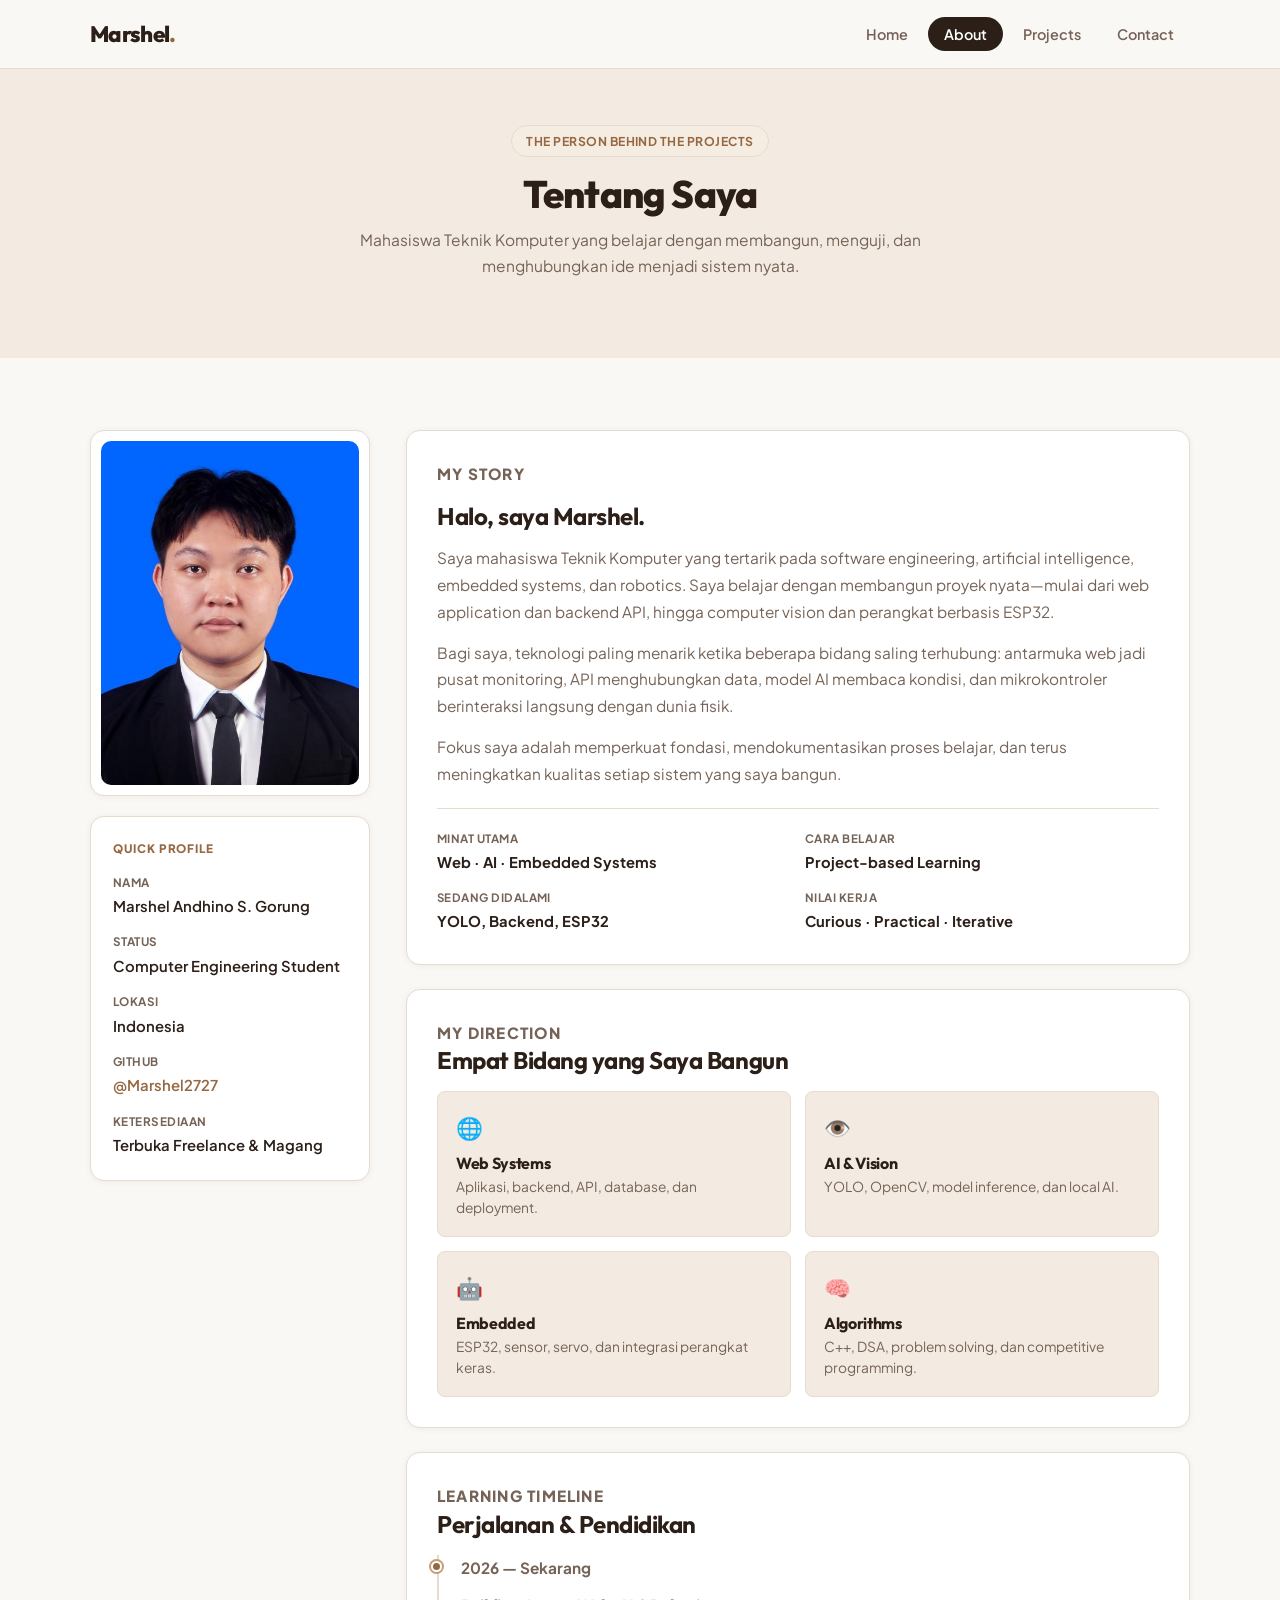
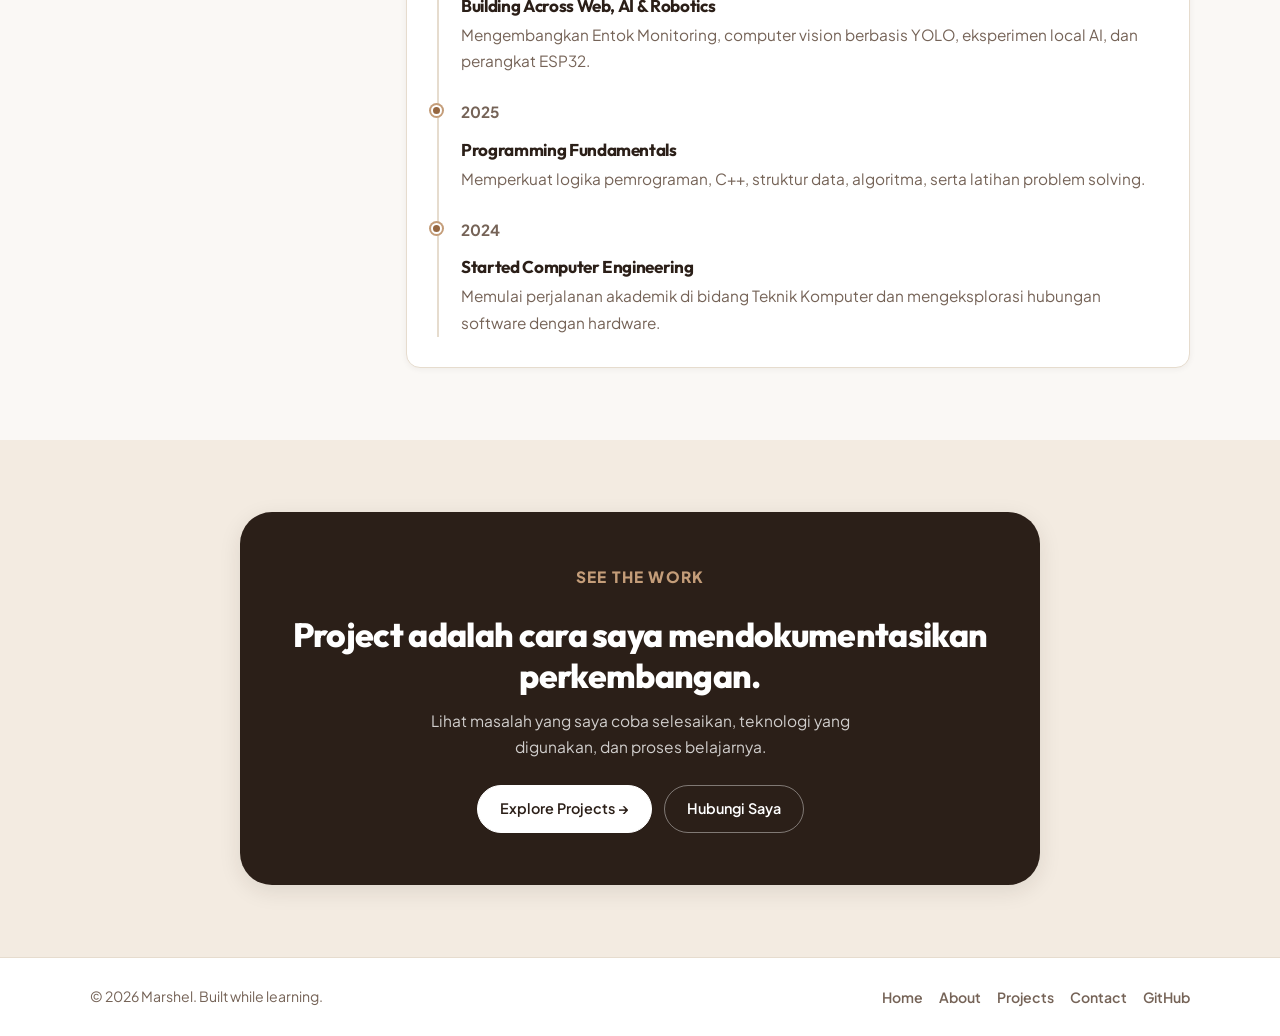
==== commit dad912b5: "Fix all pages: unified CSS, proper class names, clean layout across all 4 pages" ====
--- a/about.html
+++ b/about.html
@@ -29,6 +29,7 @@
     </header>
 
     <main>
+        <!-- Page Header -->
         <section class="page-hero section-alt">
             <div class="container section-header">
                 <div class="badge">The Person Behind The Projects</div>
@@ -37,58 +38,110 @@
             </div>
         </section>
 
+        <!-- Main About Content -->
         <section class="section">
-            <div class="container about-hero">
-                <aside>
-                    <div class="profile-card about-profile-card">
-                        <img src="assets/images/profile.png" alt="Foto Marshel" class="profile-img about-profile-img">
+            <div class="container about-layout">
+
+                <!-- Sidebar: Photo + Quick Info -->
+                <aside class="about-sidebar">
+                    <div class="about-profile-wrap">
+                        <img src="assets/images/profile.png" alt="Foto Marshel">
                     </div>
 
-                    <div class="quick-info-card">
+                    <div class="info-card">
                         <p class="eyebrow">Quick Profile</p>
-                        <dl class="quick-info-list">
-                            <div><dt>Nama</dt><dd>Marshel Andhino S. Gorung</dd></div>
-                            <div><dt>Status</dt><dd>Computer Engineering Student</dd></div>
-                            <div><dt>Lokasi</dt><dd>Indonesia</dd></div>
-                            <div><dt>GitHub</dt><dd><a href="https://github.com/Marshel2727" target="_blank" rel="noopener noreferrer">@Marshel2727</a></dd></div>
+                        <dl class="info-rows">
+                            <div class="info-row">
+                                <dt>Nama</dt>
+                                <dd>Marshel Andhino S. Gorung</dd>
+                            </div>
+                            <div class="info-row">
+                                <dt>Status</dt>
+                                <dd>Computer Engineering Student</dd>
+                            </div>
+                            <div class="info-row">
+                                <dt>Lokasi</dt>
+                                <dd>Indonesia</dd>
+                            </div>
+                            <div class="info-row">
+                                <dt>GitHub</dt>
+                                <dd><a href="https://github.com/Marshel2727" target="_blank" rel="noopener noreferrer">@Marshel2727</a></dd>
+                            </div>
+                            <div class="info-row">
+                                <dt>Ketersediaan</dt>
+                                <dd>Terbuka Freelance &amp; Magang</dd>
+                            </div>
                         </dl>
                     </div>
                 </aside>
 
-                <div class="about-story">
-                    <article class="about-bio-card">
+                <!-- Main Content: Bio + Focus + Timeline -->
+                <div class="about-main">
+
+                    <!-- Bio Card -->
+                    <article class="about-card">
                         <p class="eyebrow">My Story</p>
                         <h2>Halo, saya Marshel.</h2>
                         <p>
-                            Saya mahasiswa Teknik Komputer yang tertarik pada software engineering, artificial intelligence, embedded systems, dan robotics. Saya belajar dengan membangun proyek nyata—mulai dari web application dan backend hingga computer vision dan perangkat berbasis ESP32.
+                            Saya mahasiswa Teknik Komputer yang tertarik pada software engineering, artificial intelligence, embedded systems, dan robotics. Saya belajar dengan membangun proyek nyata—mulai dari web application dan backend API, hingga computer vision dan perangkat berbasis ESP32.
                         </p>
                         <p>
-                            Bagi saya, teknologi paling menarik ketika beberapa bidang saling terhubung. Sebuah antarmuka web dapat menjadi pusat monitoring, API menghubungkan data, model AI membantu membaca kondisi, dan mikrokontroler berinteraksi langsung dengan dunia fisik.
+                            Bagi saya, teknologi paling menarik ketika beberapa bidang saling terhubung: antarmuka web jadi pusat monitoring, API menghubungkan data, model AI membaca kondisi, dan mikrokontroler berinteraksi langsung dengan dunia fisik.
                         </p>
                         <p>
-                            Saya belum berhenti pada satu label keahlian. Fokus saya adalah memperkuat fondasi, mendokumentasikan proses, dan terus meningkatkan kualitas setiap sistem yang saya bangun.
+                            Fokus saya adalah memperkuat fondasi, mendokumentasikan proses belajar, dan terus meningkatkan kualitas setiap sistem yang saya bangun.
                         </p>
 
-                        <div class="info-list">
-                            <div><p class="info-item-label">Minat Utama</p><p class="info-item-value">Web · AI · Embedded Systems</p></div>
-                            <div><p class="info-item-label">Cara Belajar</p><p class="info-item-value">Project-based Learning</p></div>
-                            <div><p class="info-item-label">Sedang Didalami</p><p class="info-item-value">YOLO, Backend, ESP32</p></div>
-                            <div><p class="info-item-label">Nilai Kerja</p><p class="info-item-value">Curious · Practical · Iterative</p></div>
-                        </div>
+                        <dl class="bio-quick">
+                            <div class="bio-quick-item">
+                                <dt>Minat Utama</dt>
+                                <dd>Web · AI · Embedded Systems</dd>
+                            </div>
+                            <div class="bio-quick-item">
+                                <dt>Cara Belajar</dt>
+                                <dd>Project-based Learning</dd>
+                            </div>
+                            <div class="bio-quick-item">
+                                <dt>Sedang Didalami</dt>
+                                <dd>YOLO, Backend, ESP32</dd>
+                            </div>
+                            <div class="bio-quick-item">
+                                <dt>Nilai Kerja</dt>
+                                <dd>Curious · Practical · Iterative</dd>
+                            </div>
+                        </dl>
                     </article>
 
-                    <article class="about-bio-card">
+                    <!-- Focus / Direction Card -->
+                    <article class="about-card">
                         <p class="eyebrow">My Direction</p>
                         <h2>Empat Bidang yang Saya Bangun</h2>
                         <div class="focus-grid">
-                            <div><span aria-hidden="true">🌐</span><h3>Web Systems</h3><p>Aplikasi, backend, API, database, dan deployment.</p></div>
-                            <div><span aria-hidden="true">👁️</span><h3>AI &amp; Vision</h3><p>YOLO, OpenCV, model inference, dan local AI.</p></div>
-                            <div><span aria-hidden="true">🤖</span><h3>Embedded</h3><p>ESP32, sensor, servo, dan integrasi perangkat.</p></div>
-                            <div><span aria-hidden="true">🧠</span><h3>Algorithms</h3><p>C++, DSA, problem solving, dan competitive programming.</p></div>
+                            <div class="focus-item">
+                                <span class="focus-emoji" aria-hidden="true">🌐</span>
+                                <h3>Web Systems</h3>
+                                <p>Aplikasi, backend, API, database, dan deployment.</p>
+                            </div>
+                            <div class="focus-item">
+                                <span class="focus-emoji" aria-hidden="true">👁️</span>
+                                <h3>AI &amp; Vision</h3>
+                                <p>YOLO, OpenCV, model inference, dan local AI.</p>
+                            </div>
+                            <div class="focus-item">
+                                <span class="focus-emoji" aria-hidden="true">🤖</span>
+                                <h3>Embedded</h3>
+                                <p>ESP32, sensor, servo, dan integrasi perangkat keras.</p>
+                            </div>
+                            <div class="focus-item">
+                                <span class="focus-emoji" aria-hidden="true">🧠</span>
+                                <h3>Algorithms</h3>
+                                <p>C++, DSA, problem solving, dan competitive programming.</p>
+                            </div>
                         </div>
                     </article>
 
-                    <article class="about-bio-card">
+                    <!-- Timeline Card -->
+                    <article class="about-card">
                         <p class="eyebrow">Learning Timeline</p>
                         <h2>Perjalanan &amp; Pendidikan</h2>
                         <div class="timeline">
@@ -112,23 +165,30 @@
                             </div>
                         </div>
                     </article>
+
                 </div>
             </div>
         </section>
 
-        <section class="section cta-section">
-            <div class="container cta-card">
-                <p class="eyebrow">See The Work</p>
-                <h2>Project adalah cara saya mendokumentasikan perkembangan.</h2>
-                <p>Lihat masalah yang saya coba selesaikan, teknologi yang digunakan, dan proses belajarnya.</p>
-                <a href="project.html" class="button">Explore Projects <span aria-hidden="true">→</span></a>
+        <!-- CTA -->
+        <section class="section section-alt">
+            <div class="container">
+                <div class="cta-card">
+                    <p class="eyebrow">See The Work</p>
+                    <h2>Project adalah cara saya mendokumentasikan perkembangan.</h2>
+                    <p>Lihat masalah yang saya coba selesaikan, teknologi yang digunakan, dan proses belajarnya.</p>
+                    <div class="cta-actions">
+                        <a href="project.html" class="button">Explore Projects →</a>
+                        <a href="contact.html" class="button button-outline">Hubungi Saya</a>
+                    </div>
+                </div>
             </div>
         </section>
     </main>
 
     <footer class="site-footer">
         <div class="container footer-content">
-            <p class="footer-text">© 2026 Marshel. Built while learning.</p>
+            <p class="footer-text">&copy; 2026 Marshel. Built while learning.</p>
             <ul class="footer-links">
                 <li><a href="index.html">Home</a></li>
                 <li><a href="about.html">About</a></li>
@@ -138,6 +198,7 @@
             </ul>
         </div>
     </footer>
+
     <script src="js/main.js"></script>
 </body>
 </html>
--- a/css/style.css
+++ b/css/style.css
@@ -1,1891 +1,1087 @@
+/* ==========================================================================
+   Marshel Portfolio — Master Stylesheet
+   Clean · Modern · Responsive
+   ========================================================================== */
+
+/* ------------------------------------------------------------------
+   1. CSS Variables
+   ------------------------------------------------------------------ */
 :root {
-    --background: #fdfbf7;
-    --surface: #ffffff;
-    --surface-alt: #f6efe7;
-    --latte: #d4b595;
-    --latte-light: #f3e9df;
-    --latte-dark: #9c6f49;
-    --espresso: #362820;
-    --espresso-light: #564438;
-    --text-muted: #7d6b5f;
-    --border: #e9decb;
-    --accent: #2563eb;
-    --shadow-sm: 0 4px 12px rgba(54, 40, 32, 0.05);
-    --shadow: 0 16px 36px rgba(54, 40, 32, 0.08);
-    --shadow-hover: 0 20px 45px rgba(54, 40, 32, 0.14);
-    --radius-sm: 12px;
-    --radius: 20px;
-    --radius-lg: 32px;
-    --font-sans: 'Plus Jakarta Sans', system-ui, -apple-system, BlinkMacSystemFont, Roboto, sans-serif;
-    --font-heading: 'Outfit', 'Plus Jakarta Sans', system-ui, sans-serif;
-}
-
-* {
+    --bg-body:        #faf8f5;
+    --bg-surface:     #ffffff;
+    --bg-subtle:      #f3ebe1;
+    --border:         #e6dcce;
+    --espresso:       #2b1f18;
+    --espresso-light: #4e3d32;
+    --text-muted:     #756357;
+    --latte:          #c49d79;
+    --latte-light:    #f5ece2;
+    --latte-dark:     #966741;
+    --green:          #10b981;
+    --shadow-sm:  0 1px 6px rgba(43, 31, 24, 0.06);
+    --shadow-md:  0 6px 22px rgba(43, 31, 24, 0.1);
+    --shadow-lg:  0 14px 40px rgba(43, 31, 24, 0.14);
+    --radius-sm:  8px;
+    --radius-md:  14px;
+    --radius-lg:  24px;
+    --radius-xl:  32px;
+    --radius-full: 9999px;
+    --font-sans:    'Plus Jakarta Sans', -apple-system, BlinkMacSystemFont, 'Segoe UI', Roboto, sans-serif;
+    --font-heading: 'Outfit', 'Plus Jakarta Sans', sans-serif;
+    --transition: 0.22s ease;
+}
+
+/* ------------------------------------------------------------------
+   2. Base Reset
+   ------------------------------------------------------------------ */
+*, *::before, *::after {
     box-sizing: border-box;
     margin: 0;
     padding: 0;
 }
 
-html {
-    scroll-behavior: smooth;
-}
+html { scroll-behavior: smooth; }
 
 body {
     min-height: 100vh;
-    background: var(--background);
+    background: var(--bg-body);
     color: var(--espresso);
     font-family: var(--font-sans);
-    line-height: 1.6;
+    font-size: 1rem;
+    line-height: 1.65;
     display: flex;
     flex-direction: column;
+    -webkit-font-smoothing: antialiased;
 }
 
 h1, h2, h3, h4, h5, h6 {
     font-family: var(--font-heading);
+    color: var(--espresso);
     letter-spacing: -0.02em;
+    line-height: 1.2;
 }
 
 a {
     color: inherit;
     text-decoration: none;
-}
+    transition: color var(--transition);
+}
+
+img {
+    max-width: 100%;
+    height: auto;
+    display: block;
+}
+
+ul { list-style: none; }
+
+main { flex: 1; }
 
 .container {
-    width: min(1140px, calc(100% - 48px));
+    width: min(1100px, 100% - 48px);
     margin-inline: auto;
 }
 
-/* ==========================================================================
-   Header & Navigation
-   ========================================================================== */
+/* ------------------------------------------------------------------
+   3. Navbar / Header
+   ------------------------------------------------------------------ */
 .site-header {
     position: sticky;
     top: 0;
     z-index: 100;
-    background: rgba(253, 251, 247, 0.92);
+    background: rgba(250, 248, 245, 0.93);
     border-bottom: 1px solid var(--border);
-    backdrop-filter: blur(14px);
-    -webkit-backdrop-filter: blur(14px);
-    transition: background 0.3s ease;
+    backdrop-filter: blur(18px);
+    -webkit-backdrop-filter: blur(18px);
 }
 
 .navbar {
-    min-height: 76px;
     display: flex;
     align-items: center;
     justify-content: space-between;
-    gap: 24px;
-}
-
+    gap: 16px;
+    min-height: 68px;
+}
+
+/* Brand */
 .brand {
-    display: flex;
-    align-items: center;
-    gap: 10px;
-    color: var(--espresso);
     font-family: var(--font-heading);
-    font-size: 1.45rem;
+    font-size: 1.4rem;
     font-weight: 800;
     letter-spacing: -0.03em;
-}
-
-.brand-dot {
-    color: var(--latte-dark);
-}
-
+    color: var(--espresso);
+    flex-shrink: 0;
+}
+.brand-dot { color: var(--latte-dark); }
+
+/* Desktop nav links */
 .nav-links {
     display: flex;
     align-items: center;
-    gap: 8px;
-    list-style: none;
+    gap: 4px;
 }
 
 .nav-links a {
-    display: block;
-    padding: 8px 18px;
-    border-radius: 999px;
+    padding: 8px 16px;
+    border-radius: var(--radius-full);
+    font-size: 0.9rem;
+    font-weight: 600;
     color: var(--text-muted);
-    font-size: 0.95rem;
-    font-weight: 600;
-    transition: all 0.25s ease;
-}
-
-.nav-links a:hover,
-.nav-links a:focus-visible {
-    background: var(--latte-light);
-    color: var(--espresso);
-}
-
-.nav-links a.active {
-    background: var(--espresso);
-    color: #ffffff;
-}
-
-/* Mobile Menu Toggle Button */
+    transition: background var(--transition), color var(--transition);
+}
+.nav-links a:hover { background: var(--latte-light); color: var(--espresso); }
+.nav-links a.active { background: var(--espresso); color: #fff; }
+
+/* Hamburger button */
 .menu-toggle {
     display: none;
-    width: 44px;
-    height: 44px;
-    padding: 0;
-    background: var(--surface);
-    border: 1px solid var(--border);
-    border-radius: var(--radius-sm);
-    cursor: pointer;
+    width: 40px;
+    height: 40px;
     align-items: center;
     justify-content: center;
     flex-direction: column;
     gap: 5px;
-    transition: all 0.25s ease;
-    box-shadow: var(--shadow-sm);
-}
-
-.menu-toggle:hover {
-    background: var(--latte-light);
-    border-color: var(--latte);
-}
+    background: var(--bg-surface);
+    border: 1px solid var(--border);
+    border-radius: var(--radius-sm);
+    cursor: pointer;
+    flex-shrink: 0;
+    transition: background var(--transition), border-color var(--transition);
+}
+.menu-toggle:hover { background: var(--latte-light); border-color: var(--latte); }
 
 .hamburger-bar {
     display: block;
-    width: 20px;
+    width: 18px;
     height: 2px;
     background: var(--espresso);
     border-radius: 2px;
-    transition: transform 0.3s cubic-bezier(0.16, 1, 0.3, 1), opacity 0.2s ease;
-}
-
-.menu-toggle.active .hamburger-bar:nth-child(1) {
-    transform: translateY(7px) rotate(45deg);
-}
-
-.menu-toggle.active .hamburger-bar:nth-child(2) {
-    opacity: 0;
-    transform: scaleX(0);
-}
-
-.menu-toggle.active .hamburger-bar:nth-child(3) {
-    transform: translateY(-7px) rotate(-45deg);
-}
-
-/* ==========================================================================
-   Buttons & Tags
-   ========================================================================== */
+    transition: transform 0.28s cubic-bezier(0.16,1,0.3,1), opacity 0.2s ease;
+}
+.menu-toggle.active .hamburger-bar:nth-child(1) { transform: translateY(7px) rotate(45deg); }
+.menu-toggle.active .hamburger-bar:nth-child(2) { opacity: 0; transform: scaleX(0); }
+.menu-toggle.active .hamburger-bar:nth-child(3) { transform: translateY(-7px) rotate(-45deg); }
+
+/* ------------------------------------------------------------------
+   4. Buttons
+   ------------------------------------------------------------------ */
 .button {
     display: inline-flex;
     align-items: center;
     justify-content: center;
-    gap: 8px;
-    padding: 12px 24px;
+    gap: 7px;
+    padding: 11px 22px;
     background: var(--espresso);
-    color: #ffffff;
-    border: 1px solid var(--espresso);
-    border-radius: 999px;
+    color: #fff;
+    border: 1.5px solid var(--espresso);
+    border-radius: var(--radius-full);
+    font-family: var(--font-sans);
     font-weight: 600;
-    font-size: 0.95rem;
+    font-size: 0.9rem;
     cursor: pointer;
-    transition: all 0.25s ease;
-}
-
+    white-space: nowrap;
+    transition: transform var(--transition), box-shadow var(--transition), background var(--transition), border-color var(--transition), color var(--transition);
+}
 .button:hover {
     background: var(--latte-dark);
     border-color: var(--latte-dark);
-    color: #ffffff;
+    color: #fff;
     transform: translateY(-2px);
-    box-shadow: 0 8px 20px rgba(156, 111, 73, 0.25);
+    box-shadow: 0 6px 18px rgba(150,103,65,0.28);
 }
 
 .button-outline {
     background: transparent;
     color: var(--espresso);
-    border: 1.5px solid var(--border);
-}
-
+    border-color: var(--border);
+}
 .button-outline:hover {
-    background: var(--surface-alt);
+    background: var(--bg-subtle);
     border-color: var(--latte-dark);
     color: var(--latte-dark);
+    transform: translateY(-2px);
     box-shadow: none;
 }
 
+.button-sm {
+    padding: 8px 16px;
+    font-size: 0.84rem;
+}
+
+/* ------------------------------------------------------------------
+   5. Badges & Tags
+   ------------------------------------------------------------------ */
 .badge {
     display: inline-flex;
     align-items: center;
-    gap: 6px;
-    padding: 6px 14px;
+    gap: 7px;
+    padding: 5px 14px;
     background: var(--latte-light);
     color: var(--latte-dark);
     border: 1px solid var(--border);
-    border-radius: 999px;
-    font-size: 0.82rem;
-    font-weight: 700;
-    letter-spacing: 0.05em;
+    border-radius: var(--radius-full);
+    font-size: 0.76rem;
+    font-weight: 700;
+    letter-spacing: 0.04em;
     text-transform: uppercase;
-}
-
+    margin-bottom: 14px;
+}
 .badge-dot {
-    width: 8px;
-    height: 8px;
-    background: #10b981;
+    width: 7px;
+    height: 7px;
     border-radius: 50%;
-    display: inline-block;
+    background: var(--green);
+    box-shadow: 0 0 0 2px rgba(16,185,129,0.22);
+    flex-shrink: 0;
+}
+
+.eyebrow {
+    display: block;
+    color: var(--latte-dark);
+    font-size: 0.73rem;
+    font-weight: 800;
+    letter-spacing: 0.08em;
+    text-transform: uppercase;
+    margin-bottom: 6px;
 }
 
 .tag {
     display: inline-block;
-    padding: 4px 12px;
-    background: var(--surface-alt);
+    padding: 3px 10px;
+    background: var(--bg-subtle);
     color: var(--espresso-light);
+    border: 1px solid var(--border);
     border-radius: 6px;
-    font-size: 0.8rem;
+    font-size: 0.75rem;
     font-weight: 600;
 }
 
-/* ==========================================================================
-   Typography & Sections
-   ========================================================================== */
-.section {
-    padding-block: 80px;
-}
-
-.section-alt {
-    background: var(--surface-alt);
-}
+.status-pill {
+    display: inline-block;
+    padding: 3px 10px;
+    background: var(--latte-light);
+    color: var(--latte-dark);
+    border-radius: var(--radius-full);
+    font-size: 0.72rem;
+    font-weight: 700;
+    letter-spacing: 0.04em;
+    text-transform: uppercase;
+}
+
+/* ------------------------------------------------------------------
+   6. Section Layout
+   ------------------------------------------------------------------ */
+.section { padding-block: 72px; }
+.section-alt { background: var(--bg-subtle); }
 
 .section-header {
     text-align: center;
-    max-width: 680px;
+    max-width: 600px;
     margin-inline: auto;
-    margin-bottom: 50px;
-}
-
+    margin-bottom: 44px;
+}
 .section-title {
-    font-family: var(--font-heading);
-    font-size: clamp(2rem, 5vw, 2.8rem);
+    font-size: clamp(1.75rem, 3.8vw, 2.4rem);
     font-weight: 800;
-    letter-spacing: -0.03em;
-    line-height: 1.15;
-    margin-bottom: 12px;
-    color: var(--espresso);
-}
-
+    margin-bottom: 10px;
+}
 .section-desc {
     color: var(--text-muted);
-    font-size: 1.05rem;
-}
-
-/* ==========================================================================
-   Hero Section
-   ========================================================================== */
+    font-size: 0.97rem;
+    line-height: 1.65;
+}
+
+/* ------------------------------------------------------------------
+   7. Hero Section (index.html)
+   ------------------------------------------------------------------ */
 .hero {
-    padding-block: 80px 100px;
+    padding-block: 72px 88px;
     background:
-        radial-gradient(circle at 10% 20%, rgba(212, 181, 149, 0.3), transparent 40%),
-        radial-gradient(circle at 90% 80%, rgba(243, 233, 223, 0.8), transparent 45%);
+        radial-gradient(ellipse 60% 50% at 8% 15%, rgba(196,157,121,0.18) 0%, transparent 60%),
+        radial-gradient(ellipse 50% 60% at 92% 85%, rgba(245,236,226,0.7) 0%, transparent 60%),
+        var(--bg-body);
 }
 
 .hero-grid {
     display: grid;
     grid-template-columns: 1.2fr 0.8fr;
     align-items: center;
-    gap: 60px;
+    gap: 52px;
 }
 
 .hero-content {
     display: flex;
     flex-direction: column;
-    gap: 20px;
+    gap: 14px;
 }
 
 .hero-title {
-    font-family: var(--font-heading);
-    font-size: clamp(2.6rem, 6vw, 4.2rem);
+    font-size: clamp(2.2rem, 5vw, 3.6rem);
     font-weight: 800;
     line-height: 1.1;
-    letter-spacing: -0.035em;
-    color: var(--espresso);
-}
-
-.hero-title span {
-    color: var(--latte-dark);
-}
+    letter-spacing: -0.03em;
+    color: var(--espresso);
+}
+.hero-title span { color: var(--latte-dark); }
 
 .hero-subtitle {
-    font-size: 1.2rem;
+    font-size: 1.12rem;
     font-weight: 600;
     color: var(--espresso-light);
+    line-height: 1.5;
 }
 
 .hero-description {
     color: var(--text-muted);
-    font-size: 1.05rem;
-    line-height: 1.7;
-    max-width: 540px;
+    font-size: 0.97rem;
+    line-height: 1.72;
+    max-width: 500px;
 }
 
 .hero-actions {
     display: flex;
     flex-wrap: wrap;
+    gap: 10px;
+    margin-top: 6px;
+}
+
+/* Profile card (hero) */
+.hero-image-wrapper { display: flex; justify-content: center; }
+
+.profile-card {
+    background: var(--bg-surface);
+    border: 1px solid var(--border);
+    border-radius: var(--radius-lg);
+    padding: 10px;
+    box-shadow: var(--shadow-md);
+    transition: transform 0.3s ease, box-shadow 0.3s ease;
+}
+.profile-card:hover {
+    transform: translateY(-5px);
+    box-shadow: var(--shadow-lg);
+}
+
+.profile-img {
+    width: 260px;
+    height: 320px;
+    object-fit: cover;
+    object-position: top center;
+    border-radius: 16px;
+    display: block;
+}
+
+/* ------------------------------------------------------------------
+   8. Featured Projects (index.html)
+   ------------------------------------------------------------------ */
+.simple-project-grid {
+    display: grid;
+    grid-template-columns: repeat(3, 1fr);
+    gap: 22px;
+}
+
+.simple-project-card {
+    background: var(--bg-surface);
+    border: 1px solid var(--border);
+    border-radius: var(--radius-md);
+    padding: 26px;
+    display: flex;
+    flex-direction: column;
+    justify-content: space-between;
+    gap: 20px;
+    box-shadow: var(--shadow-sm);
+    transition: transform var(--transition), box-shadow var(--transition), border-color var(--transition);
+}
+.simple-project-card:hover {
+    transform: translateY(-5px);
+    border-color: var(--latte);
+    box-shadow: var(--shadow-md);
+}
+
+.project-category-badge {
+    display: inline-block;
+    font-size: 0.7rem;
+    font-weight: 700;
+    text-transform: uppercase;
+    letter-spacing: 0.05em;
+    color: var(--latte-dark);
+    background: var(--latte-light);
+    padding: 3px 10px;
+    border-radius: var(--radius-full);
+    margin-bottom: 12px;
+}
+
+.simple-project-card h3 {
+    font-size: 1.2rem;
+    font-weight: 700;
+    margin-bottom: 8px;
+}
+
+.simple-project-card > div > p {
+    color: var(--text-muted);
+    font-size: 0.92rem;
+    line-height: 1.62;
+    margin-bottom: 16px;
+}
+
+.simple-project-tags {
+    display: flex;
+    flex-wrap: wrap;
+    gap: 6px;
+}
+
+.simple-project-actions {
+    display: flex;
+    flex-wrap: wrap;
+    align-items: center;
+    gap: 8px;
+    padding-top: 16px;
+    border-top: 1px solid var(--border);
+}
+
+/* "See all" footer link */
+.section-footer-link {
+    text-align: center;
+    margin-top: 32px;
+}
+.section-footer-link a {
+    display: inline-flex;
+    align-items: center;
+    gap: 5px;
+    font-weight: 700;
+    font-size: 0.93rem;
+    color: var(--espresso);
+    transition: color var(--transition), transform var(--transition);
+}
+.section-footer-link a:hover { color: var(--latte-dark); }
+
+/* ------------------------------------------------------------------
+   9. Tech Stack Cards (index.html)
+   ------------------------------------------------------------------ */
+.simple-stack-grid {
+    display: grid;
+    grid-template-columns: repeat(3, 1fr);
+    gap: 20px;
+}
+
+.simple-stack-card {
+    background: var(--bg-surface);
+    border: 1px solid var(--border);
+    border-radius: var(--radius-md);
+    padding: 24px;
+    box-shadow: var(--shadow-sm);
+    transition: transform var(--transition), box-shadow var(--transition);
+}
+.simple-stack-card:hover {
+    transform: translateY(-4px);
+    box-shadow: var(--shadow-md);
+}
+
+.simple-stack-header {
+    display: flex;
+    align-items: center;
+    gap: 10px;
+    margin-bottom: 16px;
+}
+.simple-stack-icon { font-size: 1.3rem; line-height: 1; }
+.simple-stack-card h3 { font-size: 1.05rem; font-weight: 700; }
+
+.skill-pills { display: flex; flex-wrap: wrap; gap: 7px; }
+.skill-pill {
+    background: var(--bg-subtle);
+    color: var(--espresso);
+    padding: 5px 12px;
+    border-radius: var(--radius-full);
+    font-size: 0.82rem;
+    font-weight: 600;
+    border: 1px solid var(--border);
+    transition: background var(--transition), border-color var(--transition);
+}
+.skill-pill:hover { background: var(--latte-light); border-color: var(--latte); }
+
+/* ------------------------------------------------------------------
+   10. CTA Card (index.html & about.html)
+   ------------------------------------------------------------------ */
+.simple-cta-card,
+.cta-card {
+    background: var(--espresso);
+    color: #fff;
+    border-radius: var(--radius-xl);
+    padding: 52px 40px;
+    text-align: center;
+    max-width: 800px;
+    margin-inline: auto;
+    box-shadow: var(--shadow-md);
+}
+
+.simple-cta-card h2,
+.cta-card h2 {
+    font-size: clamp(1.5rem, 3.2vw, 2.1rem);
+    font-weight: 800;
+    color: #fff;
+    margin-bottom: 12px;
+}
+
+.simple-cta-card p,
+.cta-card p {
+    color: rgba(255,255,255,0.78);
+    font-size: 0.97rem;
+    max-width: 500px;
+    margin: 0 auto 26px;
+    line-height: 1.65;
+}
+
+.cta-card .eyebrow { color: var(--latte); }
+
+.simple-cta-actions,
+.cta-actions {
+    display: flex;
+    justify-content: center;
+    gap: 12px;
+    flex-wrap: wrap;
+}
+
+/* Buttons inside dark CTA */
+.simple-cta-card .button,
+.cta-card .button {
+    background: #fff;
+    color: var(--espresso);
+    border-color: #fff;
+}
+.simple-cta-card .button:hover,
+.cta-card .button:hover { background: var(--latte-light); border-color: var(--latte-light); }
+
+.simple-cta-card .button-outline,
+.cta-card .button-outline {
+    background: transparent;
+    color: #fff;
+    border-color: rgba(255,255,255,0.4);
+}
+.simple-cta-card .button-outline:hover,
+.cta-card .button-outline:hover {
+    background: rgba(255,255,255,0.1);
+    border-color: rgba(255,255,255,0.7);
+    color: #fff;
+}
+
+/* ------------------------------------------------------------------
+   11. About Page
+   ------------------------------------------------------------------ */
+.page-hero { padding-block: 56px 36px; }
+
+/* Two-column layout: sidebar + main content */
+.about-layout {
+    display: grid;
+    grid-template-columns: 280px 1fr;
+    align-items: start;
+    gap: 36px;
+}
+
+/* Sidebar */
+.about-sidebar { display: flex; flex-direction: column; gap: 20px; }
+
+.about-profile-wrap {
+    background: var(--bg-surface);
+    border: 1px solid var(--border);
+    border-radius: var(--radius-md);
+    padding: 10px;
+    box-shadow: var(--shadow-sm);
+}
+.about-profile-wrap img {
+    width: 100%;
+    aspect-ratio: 3/4;
+    object-fit: cover;
+    object-position: top center;
+    border-radius: 10px;
+    display: block;
+}
+
+.info-card {
+    background: var(--bg-surface);
+    border: 1px solid var(--border);
+    border-radius: var(--radius-md);
+    padding: 22px;
+    box-shadow: var(--shadow-sm);
+}
+.info-card .eyebrow { margin-bottom: 14px; }
+
+.info-rows { display: flex; flex-direction: column; gap: 14px; }
+.info-row dt {
+    font-size: 0.73rem;
+    font-weight: 700;
+    text-transform: uppercase;
+    letter-spacing: 0.04em;
+    color: var(--text-muted);
+}
+.info-row dd {
+    font-size: 0.93rem;
+    font-weight: 600;
+    color: var(--espresso);
+    margin-top: 2px;
+}
+.info-row dd a { color: var(--latte-dark); }
+.info-row dd a:hover { text-decoration: underline; }
+
+/* Main content stack */
+.about-main { display: flex; flex-direction: column; gap: 24px; }
+
+.about-card {
+    background: var(--bg-surface);
+    border: 1px solid var(--border);
+    border-radius: var(--radius-md);
+    padding: 30px;
+    box-shadow: var(--shadow-sm);
+}
+.about-card h2 {
+    font-size: 1.5rem;
+    font-weight: 700;
+    margin-bottom: 14px;
+}
+.about-card p {
+    color: var(--text-muted);
+    font-size: 0.96rem;
+    line-height: 1.75;
+    margin-bottom: 14px;
+}
+.about-card p:last-of-type { margin-bottom: 0; }
+
+/* Quick info grid inside bio card */
+.bio-quick {
+    display: grid;
+    grid-template-columns: repeat(2, 1fr);
     gap: 14px;
-    margin-top: 10px;
-}
-
-.hero-image-wrapper {
-    display: flex;
-    justify-content: center;
+    margin-top: 20px;
+    padding-top: 20px;
+    border-top: 1px solid var(--border);
+}
+.bio-quick-item dt {
+    font-size: 0.72rem;
+    font-weight: 700;
+    text-transform: uppercase;
+    letter-spacing: 0.04em;
+    color: var(--text-muted);
+}
+.bio-quick-item dd {
+    font-size: 0.92rem;
+    font-weight: 700;
+    color: var(--espresso);
+    margin-top: 2px;
+}
+
+/* Focus / direction grid */
+.focus-grid {
+    display: grid;
+    grid-template-columns: repeat(2, 1fr);
+    gap: 14px;
+    margin-top: 16px;
+}
+.focus-item {
+    background: var(--bg-subtle);
+    border: 1px solid var(--border);
+    border-radius: var(--radius-sm);
+    padding: 18px;
+}
+.focus-item .focus-emoji { font-size: 1.35rem; margin-bottom: 8px; display: block; }
+.focus-item h3 { font-size: 1rem; font-weight: 700; margin-bottom: 4px; }
+.focus-item p { font-size: 0.86rem; color: var(--text-muted); line-height: 1.5; margin-bottom: 0; }
+
+/* Timeline */
+.timeline {
     position: relative;
-}
-
-.profile-card {
-    position: relative;
-    padding: 16px;
-    background: var(--surface);
-    border: 1px solid var(--border);
-    border-radius: var(--radius-lg);
-    box-shadow: var(--shadow);
-    transition: transform 0.3s ease;
-}
-
-.profile-card:hover {
-    transform: translateY(-6px);
-}
-
-.profile-img {
-    width: 280px;
-    height: 340px;
-    object-fit: cover;
-    border-radius: 24px;
-    display: block;
-}
-
-.profile-floating-badge {
+    padding-left: 22px;
+    border-left: 2px solid var(--border);
+    display: flex;
+    flex-direction: column;
+    gap: 24px;
+    margin-top: 16px;
+}
+.timeline-item { position: relative; }
+.timeline-dot {
     position: absolute;
-    bottom: -15px;
-    right: -15px;
-    background: var(--surface);
-    padding: 12px 18px;
-    border-radius: var(--radius);
-    border: 1px solid var(--border);
-    box-shadow: var(--shadow);
-    display: flex;
-    align-items: center;
-    gap: 10px;
-}
-
-.floating-icon {
-    font-size: 1.4rem;
-}
-
-.floating-text-title {
+    left: -30px;
+    top: 6px;
+    width: 11px;
+    height: 11px;
+    border-radius: 50%;
+    background: var(--latte-dark);
+    border: 2px solid var(--bg-surface);
+    box-shadow: 0 0 0 2px var(--latte);
+}
+.timeline-date {
     font-size: 0.78rem;
+    font-weight: 700;
+    color: var(--latte-dark);
+    margin-bottom: 3px;
+}
+.timeline-title { font-size: 1.07rem; font-weight: 700; margin-bottom: 5px; }
+.timeline-desc { font-size: 0.9rem; color: var(--text-muted); line-height: 1.55; }
+
+/* ------------------------------------------------------------------
+   12. Projects Page
+   ------------------------------------------------------------------ */
+/* Section heading row (badge + desc side by side) */
+.section-heading-row {
+    display: flex;
+    align-items: flex-end;
+    justify-content: space-between;
+    gap: 20px;
+    margin-bottom: 28px;
+}
+.section-heading-row .section-desc {
+    max-width: 380px;
+    text-align: right;
+}
+
+/* Case studies list */
+.case-study-list {
+    display: flex;
+    flex-direction: column;
+    gap: 22px;
+}
+
+.case-study {
+    display: grid;
+    grid-template-columns: 48px 1fr 1fr;
+    gap: 28px;
+    align-items: start;
+    background: var(--bg-surface);
+    border: 1px solid var(--border);
+    border-radius: var(--radius-md);
+    padding: 30px;
+    box-shadow: var(--shadow-sm);
+    transition: transform var(--transition), box-shadow var(--transition);
+}
+.case-study:hover { transform: translateY(-4px); box-shadow: var(--shadow-md); }
+
+.case-study-number {
+    font-family: var(--font-heading);
+    font-size: 1.8rem;
+    font-weight: 800;
+    color: var(--latte);
+    line-height: 1;
+}
+.case-study-main h3 {
+    font-size: 1.35rem;
+    font-weight: 700;
+    margin-block: 6px 10px;
+}
+.case-summary {
     color: var(--text-muted);
-    font-weight: 600;
-}
-
-.floating-text-desc {
-    font-size: 0.95rem;
-    font-weight: 700;
-    color: var(--espresso);
-}
-
-/* ==========================================================================
-   Stats Section
-   ========================================================================== */
-.stats-grid {
+    font-size: 0.93rem;
+    line-height: 1.62;
+    margin-bottom: 14px;
+}
+.project-tags { display: flex; flex-wrap: wrap; gap: 6px; margin-bottom: 16px; }
+.project-actions { display: flex; gap: 8px; flex-wrap: wrap; }
+
+.case-study-details {
+    background: var(--bg-subtle);
+    border: 1px solid var(--border);
+    border-radius: var(--radius-sm);
+    padding: 20px;
     display: grid;
-    grid-template-columns: repeat(auto-fit, minmax(220px, 1fr));
-    gap: 24px;
-    margin-top: -40px;
-    position: relative;
-    z-index: 10;
-}
-
-.stat-card {
-    background: var(--surface);
-    padding: 28px;
-    border-radius: var(--radius);
-    border: 1px solid var(--border);
-    box-shadow: var(--shadow-sm);
-    text-align: center;
-    transition: all 0.3s ease;
-}
-
-.stat-card:hover {
-    transform: translateY(-4px);
-    box-shadow: var(--shadow);
-}
-
-.stat-number {
-    font-family: var(--font-heading);
-    font-size: 2.5rem;
-    font-weight: 800;
-    letter-spacing: -0.02em;
+    grid-template-columns: repeat(2, 1fr);
+    gap: 14px;
+    font-size: 0.88rem;
+}
+.case-study-details dt {
+    font-size: 0.72rem;
+    font-weight: 700;
+    text-transform: uppercase;
+    letter-spacing: 0.04em;
     color: var(--latte-dark);
-    margin-bottom: 4px;
-}
-
-.stat-label {
-    font-size: 0.95rem;
-    color: var(--text-muted);
-    font-weight: 600;
-}
-
-/* ==========================================================================
-   Project Cards & Grid
-   ========================================================================== */
+    margin-bottom: 3px;
+}
+.case-study-details dd { color: var(--espresso); line-height: 1.5; }
+
+/* Exploration mini-cards grid */
 .projects-grid {
     display: grid;
-    grid-template-columns: repeat(auto-fill, minmax(320px, 1fr));
-    gap: 30px;
+    grid-template-columns: repeat(auto-fit, minmax(230px, 1fr));
+    gap: 20px;
 }
 
 .project-card {
-    background: var(--surface);
-    border: 1px solid var(--border);
-    border-radius: var(--radius);
-    overflow: hidden;
+    background: var(--bg-surface);
+    border: 1px solid var(--border);
+    border-radius: var(--radius-md);
+    padding: 22px;
+    display: flex;
+    flex-direction: column;
     box-shadow: var(--shadow-sm);
-    display: flex;
-    flex-direction: column;
-    transition: all 0.3s ease;
-}
-
-.project-card:hover {
-    transform: translateY(-6px);
-    box-shadow: var(--shadow-hover);
-}
-
-.project-banner {
-    height: 190px;
-    background: linear-gradient(135deg, #e8dacb 0%, #d4b595 100%);
-    display: flex;
-    align-items: center;
-    justify-content: center;
-    font-size: 3rem;
-    color: var(--espresso);
-    position: relative;
-}
-
-.project-body {
-    padding: 24px;
-    display: flex;
-    flex-direction: column;
-    flex-grow: 1;
-}
-
-.project-tags {
-    display: flex;
-    flex-wrap: wrap;
-    gap: 6px;
-    margin-bottom: 12px;
-}
-
-.project-title {
-    font-size: 1.25rem;
-    font-weight: 700;
-    margin-bottom: 10px;
-    color: var(--espresso);
-}
-
-.project-desc {
-    color: var(--text-muted);
-    font-size: 0.92rem;
-    line-height: 1.6;
-    margin-bottom: 20px;
-    flex-grow: 1;
-}
-
+    transition: transform var(--transition), box-shadow var(--transition);
+}
+.project-card:hover { transform: translateY(-4px); box-shadow: var(--shadow-md); }
+.project-banner { font-size: 1.85rem; margin-bottom: 12px; }
+.project-title { font-size: 1.1rem; font-weight: 700; margin-block: 4px 8px; }
+.project-desc { color: var(--text-muted); font-size: 0.88rem; line-height: 1.55; flex: 1; margin-bottom: 16px; }
 .project-footer {
     display: flex;
     align-items: center;
     justify-content: space-between;
-    padding-top: 16px;
+    padding-top: 12px;
     border-top: 1px solid var(--border);
 }
-
-.project-link {
-    font-size: 0.9rem;
-    font-weight: 700;
-    color: var(--latte-dark);
-    display: inline-flex;
-    align-items: center;
-    gap: 4px;
-    transition: gap 0.2s ease;
-}
-
-.project-link:hover {
-    color: var(--espresso);
-    gap: 8px;
-}
-
-/* ==========================================================================
-   Skills Grid
-   ========================================================================== */
-.skills-grid {
-    display: grid;
-    grid-template-columns: repeat(auto-fill, minmax(240px, 1fr));
-    gap: 20px;
-}
-
-.skill-card {
-    background: var(--surface);
-    padding: 24px;
-    border: 1px solid var(--border);
-    border-radius: var(--radius-sm);
-    box-shadow: var(--shadow-sm);
-    display: flex;
-    align-items: flex-start;
-    gap: 16px;
-    transition: all 0.25s ease;
-}
-
-.skill-card:hover {
-    border-color: var(--latte-dark);
-    transform: translateY(-3px);
-}
-
-.skill-icon {
-    width: 44px;
-    height: 44px;
-    border-radius: 12px;
-    background: var(--latte-light);
-    display: flex;
-    align-items: center;
-    justify-content: center;
-    font-size: 1.4rem;
-    flex-shrink: 0;
-}
-
-.skill-info h4 {
-    font-size: 1.05rem;
-    font-weight: 700;
-    margin-bottom: 4px;
-}
-
-.skill-info p {
-    font-size: 0.85rem;
-    color: var(--text-muted);
-}
-
-/* ==========================================================================
-   About Page Components
-   ========================================================================== */
-.about-hero {
-    display: grid;
-    grid-template-columns: 320px 1fr;
-    gap: 50px;
-    align-items: start;
-}
-
-.about-bio-card {
-    background: var(--surface);
-    padding: 36px;
-    border-radius: var(--radius);
-    border: 1px solid var(--border);
-    box-shadow: var(--shadow-sm);
-}
-
-.about-bio-card h2 {
-    font-family: var(--font-heading);
-    font-size: 1.85rem;
-    font-weight: 700;
-    letter-spacing: -0.02em;
-    margin-bottom: 16px;
-    color: var(--espresso);
-}
-
-.about-bio-card p {
-    color: var(--text-muted);
-    font-size: 1.02rem;
-    line-height: 1.8;
-    margin-bottom: 20px;
-}
-
-.info-list {
-    list-style: none;
-    display: grid;
-    grid-template-columns: 1fr 1fr;
-    gap: 16px;
-    margin-top: 24px;
-    padding-top: 24px;
-    border-top: 1px solid var(--border);
-}
-
-.info-item-label {
-    font-size: 0.82rem;
-    color: var(--text-muted);
-    font-weight: 600;
-}
-
-.info-item-value {
-    font-size: 0.98rem;
-    font-weight: 700;
-    color: var(--espresso);
-}
-
-.timeline {
-    position: relative;
-    padding-left: 28px;
-    border-left: 2px solid var(--border);
-    display: flex;
-    flex-direction: column;
-    gap: 32px;
-}
-
-.timeline-item {
-    position: relative;
-}
-
-.timeline-dot {
-    position: absolute;
-    left: -35px;
-    top: 4px;
-    width: 14px;
-    height: 14px;
-    background: var(--latte-dark);
-    border: 3px solid var(--surface);
-    border-radius: 50%;
-    box-shadow: 0 0 0 2px var(--latte-dark);
-}
-
-.timeline-date {
-    font-size: 0.82rem;
-    font-weight: 700;
-    color: var(--latte-dark);
-    text-transform: uppercase;
-    margin-bottom: 4px;
-}
-
-.timeline-title {
-    font-size: 1.15rem;
-    font-weight: 700;
-    margin-bottom: 6px;
-}
-
-.timeline-desc {
-    color: var(--text-muted);
-    font-size: 0.92rem;
-    line-height: 1.6;
-}
-
-/* ==========================================================================
-   Contact Page Components
-   ========================================================================== */
+.project-note { font-size: 0.78rem; color: var(--text-muted); }
+.project-link { font-size: 0.86rem; font-weight: 700; color: var(--espresso); }
+.project-link:hover { color: var(--latte-dark); }
+
+/* ------------------------------------------------------------------
+   13. Contact Page
+   ------------------------------------------------------------------ */
 .contact-grid {
     display: grid;
     grid-template-columns: 1fr 1.3fr;
-    gap: 40px;
+    gap: 30px;
+    align-items: start;
 }
 
 .contact-card {
-    background: var(--surface);
-    padding: 36px;
-    border-radius: var(--radius);
-    border: 1px solid var(--border);
+    background: var(--bg-surface);
+    border: 1px solid var(--border);
+    border-radius: var(--radius-md);
+    padding: 30px;
     box-shadow: var(--shadow-sm);
 }
 
-.contact-info-list {
-    list-style: none;
-    display: flex;
-    flex-direction: column;
-    gap: 24px;
-    margin-top: 28px;
-}
-
-.contact-info-item {
-    display: flex;
-    align-items: center;
-    gap: 16px;
-}
-
+.contact-card-title {
+    font-size: 1.4rem;
+    font-weight: 700;
+    color: var(--espresso);
+    margin-bottom: 6px;
+}
+.contact-card-subtitle {
+    font-size: 0.92rem;
+    color: var(--text-muted);
+    line-height: 1.55;
+    margin-bottom: 24px;
+}
+
+.contact-info-list { display: flex; flex-direction: column; gap: 16px; }
+.contact-info-item { display: flex; align-items: flex-start; gap: 14px; }
 .contact-info-icon {
-    width: 48px;
-    height: 48px;
-    border-radius: 14px;
-    background: var(--latte-light);
+    font-size: 1.15rem;
+    width: 40px;
+    height: 40px;
+    background: var(--bg-subtle);
+    border: 1px solid var(--border);
+    border-radius: 10px;
     display: flex;
     align-items: center;
     justify-content: center;
-    font-size: 1.3rem;
-    color: var(--latte-dark);
     flex-shrink: 0;
 }
-
-.contact-info-title {
-    font-size: 0.82rem;
+.contact-info-label {
+    font-size: 0.73rem;
+    font-weight: 700;
+    text-transform: uppercase;
+    letter-spacing: 0.04em;
     color: var(--text-muted);
+}
+.contact-info-value {
+    font-size: 0.93rem;
     font-weight: 600;
-}
-
-.contact-info-value {
-    font-size: 1rem;
-    font-weight: 700;
-    color: var(--espresso);
-}
-
-.form-group {
-    margin-bottom: 20px;
-}
-
+    color: var(--espresso);
+    margin-top: 2px;
+}
+.contact-info-value a { color: var(--latte-dark); }
+.contact-info-value a:hover { text-decoration: underline; }
+
+/* Form */
+.form-group { margin-bottom: 16px; }
 .form-label {
     display: block;
-    font-size: 0.9rem;
+    font-size: 0.86rem;
     font-weight: 600;
-    margin-bottom: 8px;
-    color: var(--espresso);
-}
-
+    color: var(--espresso);
+    margin-bottom: 6px;
+}
 .form-input,
 .form-textarea {
     width: 100%;
-    padding: 12px 16px;
-    border: 1.5px solid var(--border);
+    padding: 11px 14px;
+    background: var(--bg-body);
+    border: 1px solid var(--border);
     border-radius: var(--radius-sm);
-    background: var(--surface-alt);
-    font-family: inherit;
-    font-size: 0.95rem;
-    color: var(--espresso);
-    transition: border-color 0.2s ease, background-color 0.2s ease;
-}
-
+    font-family: var(--font-sans);
+    font-size: 0.93rem;
+    color: var(--espresso);
+    transition: border-color var(--transition), box-shadow var(--transition), background var(--transition);
+}
+.form-input::placeholder,
+.form-textarea::placeholder { color: var(--text-muted); opacity: 0.7; }
 .form-input:focus,
 .form-textarea:focus {
     outline: none;
     border-color: var(--latte-dark);
-    background: #ffffff;
-    box-shadow: 0 0 0 3px rgba(212, 181, 149, 0.3);
-}
-
-.form-textarea {
-    min-height: 130px;
-    resize: vertical;
-}
-
-/* ==========================================================================
-   Footer
-   ========================================================================== */
+    background: #fff;
+    box-shadow: 0 0 0 3px rgba(150,103,65,0.14);
+}
+.form-textarea { min-height: 120px; resize: vertical; }
+
+.form-submit-btn {
+    width: 100%;
+    padding: 13px;
+    font-size: 0.95rem;
+}
+
+/* ------------------------------------------------------------------
+   14. Footer
+   ------------------------------------------------------------------ */
 .site-footer {
     margin-top: auto;
-    background: var(--surface);
+    background: var(--bg-surface);
     border-top: 1px solid var(--border);
-    padding-block: 40px 30px;
-}
-
+    padding-block: 26px;
+}
 .footer-content {
     display: flex;
     align-items: center;
     justify-content: space-between;
-    flex-wrap: wrap;
-    gap: 20px;
-}
-
-.footer-text {
+    gap: 16px;
+}
+.footer-text { font-size: 0.88rem; color: var(--text-muted); }
+.footer-links {
+    display: flex;
+    align-items: center;
+    gap: 16px;
+}
+.footer-links a {
+    font-size: 0.88rem;
+    font-weight: 600;
     color: var(--text-muted);
-    font-size: 0.9rem;
-}
-
-.footer-links {
-    display: flex;
-    align-items: center;
-    gap: 16px;
-    list-style: none;
-}
-
-.footer-links a {
-    color: var(--text-muted);
-    font-size: 0.9rem;
-    font-weight: 600;
-    transition: color 0.2s ease;
-}
-
-.footer-links a:hover {
-    color: var(--latte-dark);
-}
-
-/* ==========================================================================
-   Responsive Breakpoints
-   ========================================================================== */
+}
+.footer-links a:hover { color: var(--latte-dark); }
+
+/* ------------------------------------------------------------------
+   15. Focus States (Accessibility)
+   ------------------------------------------------------------------ */
+a:focus-visible,
+button:focus-visible,
+input:focus-visible,
+textarea:focus-visible,
+select:focus-visible {
+    outline: 3px solid rgba(150,103,65,0.4);
+    outline-offset: 3px;
+    border-radius: 4px;
+}
+
+/* ------------------------------------------------------------------
+   16. Responsive — ≤900px
+   ------------------------------------------------------------------ */
 @media (max-width: 900px) {
+    /* Hero: stack vertically */
     .hero-grid {
         grid-template-columns: 1fr;
         text-align: center;
-        gap: 40px;
+        gap: 36px;
     }
-
-    .hero-content {
-        align-items: center;
-    }
-
-    .hero-actions {
-        justify-content: center;
-    }
-
-    .about-hero {
-        grid-template-columns: 1fr;
-        justify-items: center;
-    }
-
-    .contact-grid {
+    .hero-content { align-items: center; }
+    .hero-description { margin-inline: auto; }
+    .hero-actions { justify-content: center; }
+
+    /* About: sidebar on top */
+    .about-layout {
         grid-template-columns: 1fr;
     }
-}
-
+    .about-sidebar {
+        display: grid;
+        grid-template-columns: auto 1fr;
+        gap: 20px;
+        align-items: start;
+    }
+    .about-profile-wrap { max-width: 220px; }
+
+    /* Case study: stack columns */
+    .case-study {
+        grid-template-columns: 1fr;
+        gap: 16px;
+    }
+    .case-study-number { font-size: 2.4rem; }
+    .case-study-details { grid-template-columns: 1fr 1fr; }
+
+    /* Contact: stack columns */
+    .contact-grid { grid-template-columns: 1fr; }
+
+    /* Projects & stack: 2-col */
+    .simple-project-grid { grid-template-columns: repeat(2, 1fr); }
+    .simple-stack-grid { grid-template-columns: repeat(2, 1fr); }
+}
+
+/* ------------------------------------------------------------------
+   17. Responsive — ≤768px (mobile)
+   ------------------------------------------------------------------ */
 @media (max-width: 768px) {
-    .site-header {
-        position: sticky;
-        top: 0;
-    }
-
-    .navbar {
-        min-height: 64px;
-        position: relative;
-    }
-
-    .menu-toggle {
-        display: flex;
-    }
+    .navbar { min-height: 62px; position: relative; }
+    .menu-toggle { display: flex; }
 
     .nav-links {
         position: absolute;
-        top: calc(100% + 8px);
+        top: calc(100% + 6px);
         left: 0;
         right: 0;
         width: 100%;
-        background: rgba(253, 251, 247, 0.98);
+        flex-direction: column;
+        align-items: stretch;
+        background: rgba(250,248,245,0.98);
         backdrop-filter: blur(20px);
         -webkit-backdrop-filter: blur(20px);
         border: 1px solid var(--border);
-        border-radius: var(--radius);
-        box-shadow: var(--shadow-hover);
-        flex-direction: column;
-        align-items: stretch;
-        padding: 14px;
-        gap: 6px;
+        border-radius: var(--radius-md);
+        box-shadow: var(--shadow-lg);
+        padding: 12px;
+        gap: 4px;
+        z-index: 999;
+        /* Hidden by default */
         opacity: 0;
         visibility: hidden;
-        transform: translateY(-10px) scale(0.98);
-        transition: all 0.25s cubic-bezier(0.16, 1, 0.3, 1);
+        transform: translateY(-6px) scale(0.98);
         pointer-events: none;
-        z-index: 999;
+        transition: opacity 0.22s ease, visibility 0.22s ease, transform 0.22s ease;
     }
-
     .nav-links.open {
         opacity: 1;
         visibility: visible;
         transform: translateY(0) scale(1);
         pointer-events: auto;
     }
-
     .nav-links a {
-        padding: 12px 18px;
+        padding: 11px 16px;
         border-radius: var(--radius-sm);
-        font-size: 1rem;
-        font-weight: 600;
-        text-align: left;
+        font-size: 0.97rem;
         width: 100%;
     }
 
-    .nav-links a.active {
-        background: var(--espresso);
-        color: #ffffff;
-    }
-}
-
+    .bio-quick { grid-template-columns: 1fr; }
+    .focus-grid { grid-template-columns: 1fr; }
+    .section-heading-row { flex-direction: column; align-items: flex-start; }
+    .section-heading-row .section-desc { text-align: left; max-width: 100%; }
+    .case-study-details { grid-template-columns: 1fr; }
+}
+
+/* ------------------------------------------------------------------
+   18. Responsive — ≤640px (small phones)
+   ------------------------------------------------------------------ */
 @media (max-width: 640px) {
-    .info-list {
+    .container { width: calc(100% - 32px); }
+
+    .section { padding-block: 54px; }
+    .hero { padding-block: 48px 60px; }
+
+    .simple-project-grid,
+    .simple-stack-grid { grid-template-columns: 1fr; }
+
+    .about-sidebar {
         grid-template-columns: 1fr;
     }
+    .about-profile-wrap { max-width: 100%; }
+
+    .simple-cta-card,
+    .cta-card { padding: 36px 22px; border-radius: var(--radius-lg); }
 
     .footer-content {
         flex-direction: column;
         text-align: center;
-        gap: 16px;
-    }
-
-    .footer-links {
-        justify-content: center;
-        flex-wrap: wrap;
-        gap: 14px;
-    }
-}
-
-/* ==========================================================================
-   Portfolio Personalization
-   ========================================================================== */
-.page-hero {
-    padding-block: 72px 52px;
-}
-
-.page-hero .section-header {
-    margin-bottom: 0;
-}
-
-.page-hero .badge,
-.section-header .badge,
-.section-heading-row .badge,
-.beyond-layout .badge {
-    margin-bottom: 14px;
-}
-
-.hero-kicker {
-    color: var(--latte-dark);
-    font-size: 1.05rem;
-    font-weight: 800;
-    letter-spacing: 0.02em;
-}
-
-.hero-fields {
-    display: flex;
-    flex-wrap: wrap;
-    gap: 10px;
-    margin-top: 6px;
-    list-style: none;
-}
-
-.hero-fields li {
-    padding: 7px 12px;
-    background: rgba(255, 255, 255, 0.72);
-    border: 1px solid var(--border);
-    border-radius: 999px;
-    color: var(--espresso-light);
-    font-size: 0.82rem;
-    font-weight: 700;
-}
-
-.section-heading-row {
-    display: grid;
-    grid-template-columns: minmax(0, 1.1fr) minmax(280px, 0.9fr);
-    gap: 48px;
-    align-items: end;
-    margin-bottom: 44px;
-}
-
-.section-heading-row .section-title {
-    margin-bottom: 0;
-}
-
-.section-heading-row > .section-desc {
-    max-width: 520px;
-    justify-self: end;
-}
-
-.eyebrow {
-    color: var(--latte-dark);
-    font-size: 0.75rem;
-    font-weight: 800;
-    letter-spacing: 0.11em;
-    line-height: 1.4;
-    text-transform: uppercase;
-}
-
-.building-grid {
-    display: grid;
-    grid-template-columns: repeat(4, minmax(0, 1fr));
-    gap: 18px;
-}
-
-.building-card {
-    min-height: 240px;
-    padding: 26px;
-    background: var(--surface);
-    border: 1px solid var(--border);
-    border-radius: var(--radius);
-    box-shadow: var(--shadow-sm);
-    transition: transform 0.25s ease, box-shadow 0.25s ease, border-color 0.25s ease;
-}
-
-.building-card:hover {
-    transform: translateY(-5px);
-    border-color: var(--latte);
-    box-shadow: var(--shadow);
-}
-
-.card-icon {
-    display: grid;
-    width: 50px;
-    height: 50px;
-    margin-bottom: 30px;
-    place-items: center;
-    background: var(--latte-light);
-    border-radius: 15px;
-    font-size: 1.45rem;
-}
-
-.building-card h3 {
-    margin-block: 7px 8px;
-    color: var(--espresso);
-    font-size: 1.15rem;
-}
-
-.building-card > p:last-child {
-    color: var(--text-muted);
-    font-size: 0.9rem;
-}
-
-.featured-project {
-    display: grid;
-    grid-template-columns: minmax(0, 0.9fr) minmax(0, 1.1fr);
-    overflow: hidden;
-    background: var(--surface);
-    border: 1px solid var(--border);
-    border-radius: var(--radius-lg);
-    box-shadow: var(--shadow);
-}
-
-.featured-visual {
-    position: relative;
-    min-height: 480px;
-    overflow: hidden;
-    display: grid;
-    place-items: center;
-    background:
-        linear-gradient(145deg, rgba(54, 40, 32, 0.96), rgba(86, 68, 56, 0.94)),
-        var(--espresso);
-}
-
-.featured-icon {
-    position: relative;
-    z-index: 2;
-    font-size: clamp(4.5rem, 10vw, 7rem);
-    filter: drop-shadow(0 16px 26px rgba(0, 0, 0, 0.25));
-}
-
-.visual-orbit {
-    position: absolute;
-    border: 1px solid rgba(255, 255, 255, 0.16);
-    border-radius: 50%;
-}
-
-.orbit-one {
-    width: 280px;
-    height: 280px;
-}
-
-.orbit-two {
-    width: 410px;
-    height: 410px;
-}
-
-.visual-label {
-    position: absolute;
-    bottom: 30px;
-    left: 30px;
-    z-index: 2;
-    color: rgba(255, 255, 255, 0.75);
-    font-size: 0.75rem;
-    font-weight: 700;
-    letter-spacing: 0.12em;
-    text-transform: uppercase;
-}
-
-.featured-content {
-    display: flex;
-    flex-direction: column;
-    justify-content: center;
-    padding: clamp(32px, 6vw, 64px);
-}
-
-.case-list {
-    display: grid;
-    gap: 20px;
-    margin-block: 10px 32px;
-}
-
-.case-list > div {
-    padding-bottom: 18px;
-    border-bottom: 1px solid var(--border);
-}
-
-.case-label {
-    margin-bottom: 4px;
-    color: var(--latte-dark);
-    font-size: 0.74rem;
-    font-weight: 800;
-    letter-spacing: 0.1em;
-    text-transform: uppercase;
-}
-
-.case-list > div > p:last-child {
-    color: var(--text-muted);
-    font-size: 0.95rem;
-}
-
-.project-actions {
-    display: flex;
-    flex-wrap: wrap;
-    align-items: center;
-    gap: 12px;
-}
-
-.project-actions .button {
-    padding: 10px 18px;
-    font-size: 0.88rem;
-}
-
-.text-link {
-    padding: 8px 2px;
-    color: var(--latte-dark);
-    font-size: 0.9rem;
-    font-weight: 800;
-}
-
-.text-link:hover,
-.text-link:focus-visible {
-    color: var(--espresso);
-}
-
-.stack-grid {
-    display: grid;
-    grid-template-columns: repeat(2, minmax(0, 1fr));
-    gap: 22px;
-}
-
-.stack-card {
-    padding: 28px;
-    background: var(--surface);
-    border: 1px solid var(--border);
-    border-radius: var(--radius);
-    box-shadow: var(--shadow-sm);
-}
-
-.stack-card-header {
-    display: flex;
-    align-items: center;
-    gap: 12px;
-    margin-bottom: 22px;
-}
-
-.stack-card-header > span {
-    display: grid;
-    width: 42px;
-    height: 42px;
-    place-items: center;
-    background: var(--latte-light);
-    border-radius: 12px;
-}
-
-.stack-card-header h3 {
-    font-size: 1.12rem;
-}
-
-.stack-list {
-    display: grid;
-    gap: 12px;
-    list-style: none;
-}
-
-.stack-list li {
-    display: flex;
-    align-items: center;
-    justify-content: space-between;
-    gap: 18px;
-    padding-top: 12px;
-    border-top: 1px solid var(--border);
-}
-
-.stack-list li > span {
-    font-size: 0.92rem;
-    font-weight: 700;
-}
-
-.stack-list small {
-    flex-shrink: 0;
-    padding: 4px 8px;
-    background: var(--surface-alt);
-    border-radius: 999px;
-    color: var(--text-muted);
-    font-size: 0.67rem;
-    font-weight: 700;
-}
-
-.journey-track {
-    position: relative;
-    display: grid;
-    grid-template-columns: repeat(4, minmax(0, 1fr));
-    gap: 0;
-    list-style: none;
-}
-
-.journey-track::before {
-    content: "";
-    position: absolute;
-    top: 18px;
-    right: 10%;
-    left: 10%;
-    height: 2px;
-    background: var(--border);
-}
-
-.journey-track li {
-    position: relative;
-    z-index: 1;
-    padding: 0 20px;
-    text-align: center;
-}
-
-.journey-track li::before {
-    content: "";
-    display: block;
-    width: 14px;
-    height: 14px;
-    margin: 12px auto 24px;
-    background: var(--latte-dark);
-    border: 4px solid var(--surface-alt);
-    border-radius: 50%;
-    box-shadow: 0 0 0 2px var(--latte-dark);
-}
-
-.journey-year {
-    display: inline-block;
-    margin-bottom: 7px;
-    color: var(--latte-dark);
-    font-size: 0.76rem;
-    font-weight: 800;
-    letter-spacing: 0.1em;
-    text-transform: uppercase;
-}
-
-.journey-track h3 {
-    margin-bottom: 7px;
-    font-size: 1.05rem;
-}
-
-.journey-track p {
-    color: var(--text-muted);
-    font-size: 0.84rem;
-}
-
-.beyond-layout {
-    display: grid;
-    grid-template-columns: minmax(0, 0.8fr) minmax(0, 1.2fr);
-    gap: 70px;
-    align-items: center;
-}
-
-.interest-list {
-    display: grid;
-    grid-template-columns: repeat(2, minmax(0, 1fr));
-    gap: 12px;
-    list-style: none;
-}
-
-.interest-list li {
-    display: flex;
-    align-items: center;
-    gap: 12px;
-    padding: 17px 18px;
-    background: var(--surface);
-    border: 1px solid var(--border);
-    border-radius: var(--radius-sm);
-    font-size: 0.92rem;
-    font-weight: 700;
-}
-
-.interest-list li span {
-    font-size: 1.2rem;
-}
-
-.cta-section {
-    padding-top: 20px;
-}
-
-.cta-card {
-    padding: clamp(38px, 7vw, 72px);
-    background:
-        radial-gradient(circle at 85% 15%, rgba(212, 181, 149, 0.18), transparent 35%),
-        var(--espresso);
-    border-radius: var(--radius-lg);
-    color: #fff;
-    text-align: center;
-}
-
-.cta-card .eyebrow {
-    color: var(--latte);
-}
-
-.cta-card h2 {
-    max-width: 760px;
-    margin: 10px auto;
-    font-family: var(--font-heading);
-    font-size: clamp(1.8rem, 4vw, 2.7rem);
-    font-weight: 800;
-    letter-spacing: -0.03em;
-    line-height: 1.18;
-}
-
-.cta-card > p:not(.eyebrow) {
-    max-width: 620px;
-    margin: 0 auto 26px;
-    color: rgba(255, 255, 255, 0.72);
-}
-
-.cta-card .hero-actions {
-    justify-content: center;
-}
-
-.cta-card .button {
-    background: #fff;
-    border-color: #fff;
-    color: var(--espresso);
-}
-
-.cta-card .button:hover {
-    background: var(--latte);
-    border-color: var(--latte);
-}
-
-.cta-card .button-outline {
-    background: transparent;
-    border-color: rgba(255, 255, 255, 0.35);
-    color: #fff;
-}
-
-.about-profile-card {
-    margin-bottom: 22px;
-}
-
-.about-profile-img {
-    width: 100%;
-    height: 380px;
-}
-
-.quick-info-card {
-    padding: 25px;
-    background: var(--surface);
-    border: 1px solid var(--border);
-    border-radius: var(--radius);
-    box-shadow: var(--shadow-sm);
-}
-
-.quick-info-list {
-    display: grid;
-    gap: 15px;
-    margin-top: 18px;
-}
-
-.quick-info-list div {
-    padding-top: 12px;
-    border-top: 1px solid var(--border);
-}
-
-.quick-info-list dt {
-    color: var(--text-muted);
-    font-size: 0.72rem;
-    font-weight: 700;
-    text-transform: uppercase;
-}
-
-.quick-info-list dd {
-    margin-top: 2px;
-    color: var(--espresso);
-    font-size: 0.92rem;
-    font-weight: 700;
-}
-
-.quick-info-list a {
-    color: var(--latte-dark);
-}
-
-.about-story {
-    display: flex;
-    flex-direction: column;
-    gap: 24px;
-}
-
-.about-bio-card > .eyebrow {
-    margin-bottom: 6px;
-    color: var(--latte-dark);
-    font-size: 0.75rem;
-    line-height: 1.4;
-}
-
-.focus-grid {
-    display: grid;
-    grid-template-columns: repeat(2, minmax(0, 1fr));
-    gap: 14px;
-}
-
-.focus-grid > div {
-    padding: 20px;
-    background: var(--surface-alt);
-    border: 1px solid var(--border);
-    border-radius: var(--radius-sm);
-}
-
-.focus-grid span {
-    font-size: 1.35rem;
-}
-
-.focus-grid h3 {
-    margin-block: 8px 3px;
-    font-size: 1rem;
-}
-
-.about-bio-card .focus-grid p {
-    margin-bottom: 0;
-    font-size: 0.84rem;
-    line-height: 1.55;
-}
-
-.case-study-list {
-    display: grid;
-    gap: 28px;
-}
-
-.case-study {
-    scroll-margin-top: 110px;
-    display: grid;
-    grid-template-columns: 58px minmax(0, 0.9fr) minmax(320px, 1.1fr);
-    gap: 30px;
-    padding: 36px;
-    background: var(--surface);
-    border: 1px solid var(--border);
-    border-radius: var(--radius);
-    box-shadow: var(--shadow-sm);
-}
-
-.case-study-number {
-    color: var(--latte);
-    font-family: var(--font-heading);
-    font-size: 2rem;
-    font-weight: 800;
-}
-
-.case-study-main h3 {
-    margin-block: 7px 10px;
-    color: var(--espresso);
-    font-family: var(--font-heading);
-    font-size: 1.65rem;
-    font-weight: 700;
-    letter-spacing: -0.02em;
-}
-
-.case-summary {
-    margin-bottom: 18px;
-    color: var(--text-muted);
-}
-
-.case-study-main .project-actions {
-    margin-top: 24px;
-}
-
-.case-study-details {
-    display: grid;
-    grid-template-columns: repeat(2, minmax(0, 1fr));
-    gap: 16px;
-}
-
-.case-study-details div {
-    padding: 18px;
-    background: var(--surface-alt);
-    border: 1px solid var(--border);
-    border-radius: var(--radius-sm);
-}
-
-.case-study-details dt {
-    margin-bottom: 5px;
-    color: var(--latte-dark);
-    font-size: 0.72rem;
-    font-weight: 800;
-    letter-spacing: 0.08em;
-    text-transform: uppercase;
-}
-
-.case-study-details dd {
-    color: var(--text-muted);
-    font-size: 0.84rem;
-    line-height: 1.55;
-}
-
-.exploration-grid {
-    grid-template-columns: repeat(2, minmax(0, 1fr));
-}
-
-.exploration-grid .project-banner {
-    height: 155px;
-}
-
-.status-pill {
-    padding: 5px 9px;
-    background: var(--latte-light);
-    border-radius: 999px;
-    color: var(--latte-dark);
-    font-size: 0.7rem;
-    font-weight: 800;
-    text-transform: uppercase;
-}
-
-.project-note {
-    color: var(--text-muted);
-    font-size: 0.8rem;
-    font-weight: 700;
-}
-
-a:focus-visible,
-button:focus-visible,
-input:focus-visible,
-textarea:focus-visible {
-    outline: 3px solid rgba(156, 111, 73, 0.32);
-    outline-offset: 3px;
-}
-
-@media (max-width: 1050px) {
-    .building-grid {
-        grid-template-columns: repeat(2, minmax(0, 1fr));
-    }
-
-    .case-study {
-        grid-template-columns: 48px minmax(0, 1fr);
-    }
-
-    .case-study-details {
-        grid-column: 2;
-    }
-}
-
-@media (max-width: 900px) {
-    .hero-fields {
-        justify-content: center;
-    }
-
-    .featured-project,
-    .beyond-layout {
-        grid-template-columns: 1fr;
-    }
-
-    .featured-visual {
-        min-height: 350px;
-    }
-
-    .journey-track {
-        grid-template-columns: repeat(2, minmax(0, 1fr));
-        gap: 34px 0;
-    }
-
-    .journey-track::before {
-        display: none;
-    }
-
-    .about-hero {
-        justify-items: stretch;
-    }
-
-    .about-hero > aside {
-        width: min(100%, 420px);
-        margin-inline: auto;
-    }
-}
-
-@media (max-width: 720px) {
-    .section-heading-row {
-        grid-template-columns: 1fr;
-        gap: 14px;
-    }
-
-    .section-heading-row > .section-desc {
-        justify-self: start;
-    }
-
-    .stack-grid,
-    .exploration-grid {
-        grid-template-columns: 1fr;
-    }
-
-    .case-study {
-        grid-template-columns: 1fr;
-        padding: 26px;
-    }
-
-    .case-study-number,
-    .case-study-details {
-        grid-column: 1;
-    }
-
-    .case-study-number {
-        font-size: 1.35rem;
-    }
-}
-
-@media (max-width: 640px) {
-    .container {
-        width: min(100% - 30px, 1140px);
-    }
-
-    .hero {
-        padding-block: 58px 72px;
-    }
-
-    .section {
-        padding-block: 64px;
-    }
-
-    .building-grid,
-    .journey-track,
-    .interest-list,
-    .focus-grid,
-    .case-study-details {
-        grid-template-columns: 1fr;
-    }
-
-    .building-card {
-        min-height: auto;
-    }
-
-    .card-icon {
-        margin-bottom: 22px;
-    }
-
-    .featured-visual {
-        min-height: 280px;
-    }
-
-    .orbit-two {
-        width: 320px;
-        height: 320px;
-    }
-
-    .stack-list li {
-        align-items: flex-start;
-        flex-direction: column;
-        gap: 6px;
-    }
-
-    .journey-track li {
-        padding: 0;
-        text-align: left;
-    }
-
-    .journey-track li::before {
-        margin: 12px 0 18px;
-    }
-
-    .cta-card {
-        border-radius: var(--radius);
-    }
-
-    .project-footer {
-        align-items: flex-start;
-        flex-direction: column;
         gap: 12px;
     }
-}
-
-/* ==========================================================================
-   Clean & Simple Homepage Layout
-   ========================================================================== */
-.simple-project-grid {
-    display: grid;
-    grid-template-columns: repeat(auto-fit, minmax(320px, 1fr));
-    gap: 24px;
-    margin-top: 36px;
-}
-
-.simple-project-card {
-    background: var(--surface);
-    border: 1px solid var(--border);
-    border-radius: var(--radius);
-    padding: 30px;
-    display: flex;
-    flex-direction: column;
-    justify-content: space-between;
-    transition: all 0.3s ease;
-    box-shadow: var(--shadow-sm);
-}
-
-.simple-project-card:hover {
-    transform: translateY(-6px);
-    border-color: var(--latte);
-    box-shadow: var(--shadow-hover);
-}
-
-.simple-project-header {
-    display: flex;
-    align-items: center;
-    justify-content: space-between;
-    margin-bottom: 14px;
-}
-
-.project-category-badge {
-    font-size: 0.75rem;
-    font-weight: 700;
-    text-transform: uppercase;
-    letter-spacing: 0.05em;
-    color: var(--latte-dark);
-    background: var(--latte-light);
-    padding: 4px 10px;
-    border-radius: 999px;
-}
-
-.simple-project-card h3 {
-    font-size: 1.35rem;
-    font-weight: 700;
-    color: var(--espresso);
-    margin-bottom: 10px;
-    line-height: 1.3;
-}
-
-.simple-project-card p {
-    color: var(--text-muted);
-    font-size: 0.95rem;
-    line-height: 1.6;
-    margin-bottom: 20px;
-    flex-grow: 1;
-}
-
-.simple-project-tags {
-    display: flex;
-    flex-wrap: wrap;
-    gap: 6px;
-    margin-bottom: 20px;
-}
-
-.simple-project-actions {
-    display: flex;
-    align-items: center;
-    gap: 10px;
-    flex-wrap: wrap;
-    padding-top: 16px;
-    border-top: 1px solid var(--border);
-}
-
-.simple-project-actions .button {
-    padding: 8px 18px;
-    font-size: 0.88rem;
-}
-
-.section-footer-link {
-    text-align: center;
-    margin-top: 36px;
-}
-
-.section-footer-link a {
-    display: inline-flex;
-    align-items: center;
-    gap: 8px;
-    color: var(--espresso);
-    font-weight: 700;
-    font-size: 0.98rem;
-    transition: all 0.2s ease;
-}
-
-.section-footer-link a:hover {
-    color: var(--latte-dark);
-    transform: translateX(4px);
-}
-
-/* Simple Stack */
-.simple-stack-grid {
-    display: grid;
-    grid-template-columns: repeat(auto-fit, minmax(280px, 1fr));
-    gap: 24px;
-    margin-top: 36px;
-}
-
-.simple-stack-card {
-    background: var(--surface);
-    border: 1px solid var(--border);
-    border-radius: var(--radius);
-    padding: 28px;
-    box-shadow: var(--shadow-sm);
-    transition: all 0.3s ease;
-}
-
-.simple-stack-card:hover {
-    transform: translateY(-4px);
-    box-shadow: var(--shadow);
-}
-
-.simple-stack-header {
-    display: flex;
-    align-items: center;
-    gap: 10px;
-    margin-bottom: 16px;
-}
-
-.simple-stack-icon {
-    font-size: 1.4rem;
-}
-
-.simple-stack-card h3 {
-    font-size: 1.15rem;
-    font-weight: 700;
-    color: var(--espresso);
-}
-
-.skill-pills {
-    display: flex;
-    flex-wrap: wrap;
-    gap: 8px;
-}
-
-.skill-pill {
-    background: var(--surface-alt);
-    color: var(--espresso);
-    padding: 6px 14px;
-    border-radius: 999px;
-    font-size: 0.85rem;
-    font-weight: 600;
-    border: 1px solid var(--border);
-    transition: all 0.2s ease;
-}
-
-.skill-pill:hover {
-    background: var(--latte-light);
-    border-color: var(--latte);
-}
-
-/* Simple CTA Box */
-.simple-cta-card {
-    background: var(--espresso);
-    color: #ffffff;
-    border-radius: var(--radius-lg);
-    padding: 50px 32px;
-    text-align: center;
-    box-shadow: var(--shadow);
-    max-width: 800px;
-    margin-inline: auto;
-}
-
-.simple-cta-card h2 {
-    font-size: clamp(1.7rem, 4vw, 2.3rem);
-    font-weight: 800;
-    color: #ffffff;
-    margin-bottom: 12px;
-}
-
-.simple-cta-card p {
-    color: rgba(255, 255, 255, 0.8);
-    font-size: 1.02rem;
-    max-width: 540px;
-    margin: 0 auto 24px;
-    line-height: 1.65;
-}
-
-.simple-cta-actions {
-    display: flex;
-    justify-content: center;
-    gap: 14px;
-    flex-wrap: wrap;
-}
-
-.simple-cta-actions .button {
-    background: #ffffff;
-    color: var(--espresso);
-    border-color: #ffffff;
-}
-
-.simple-cta-actions .button:hover {
-    background: var(--latte);
-    border-color: var(--latte);
-    color: #ffffff;
-}
-
-.simple-cta-actions .button-outline {
-    background: transparent;
-    color: #ffffff;
-    border-color: rgba(255, 255, 255, 0.35);
-}
-
-.simple-cta-actions .button-outline:hover {
-    background: rgba(255, 255, 255, 0.1);
-    border-color: #ffffff;
-    color: #ffffff;
-}
+    .footer-links { justify-content: center; flex-wrap: wrap; gap: 10px; }
+}
